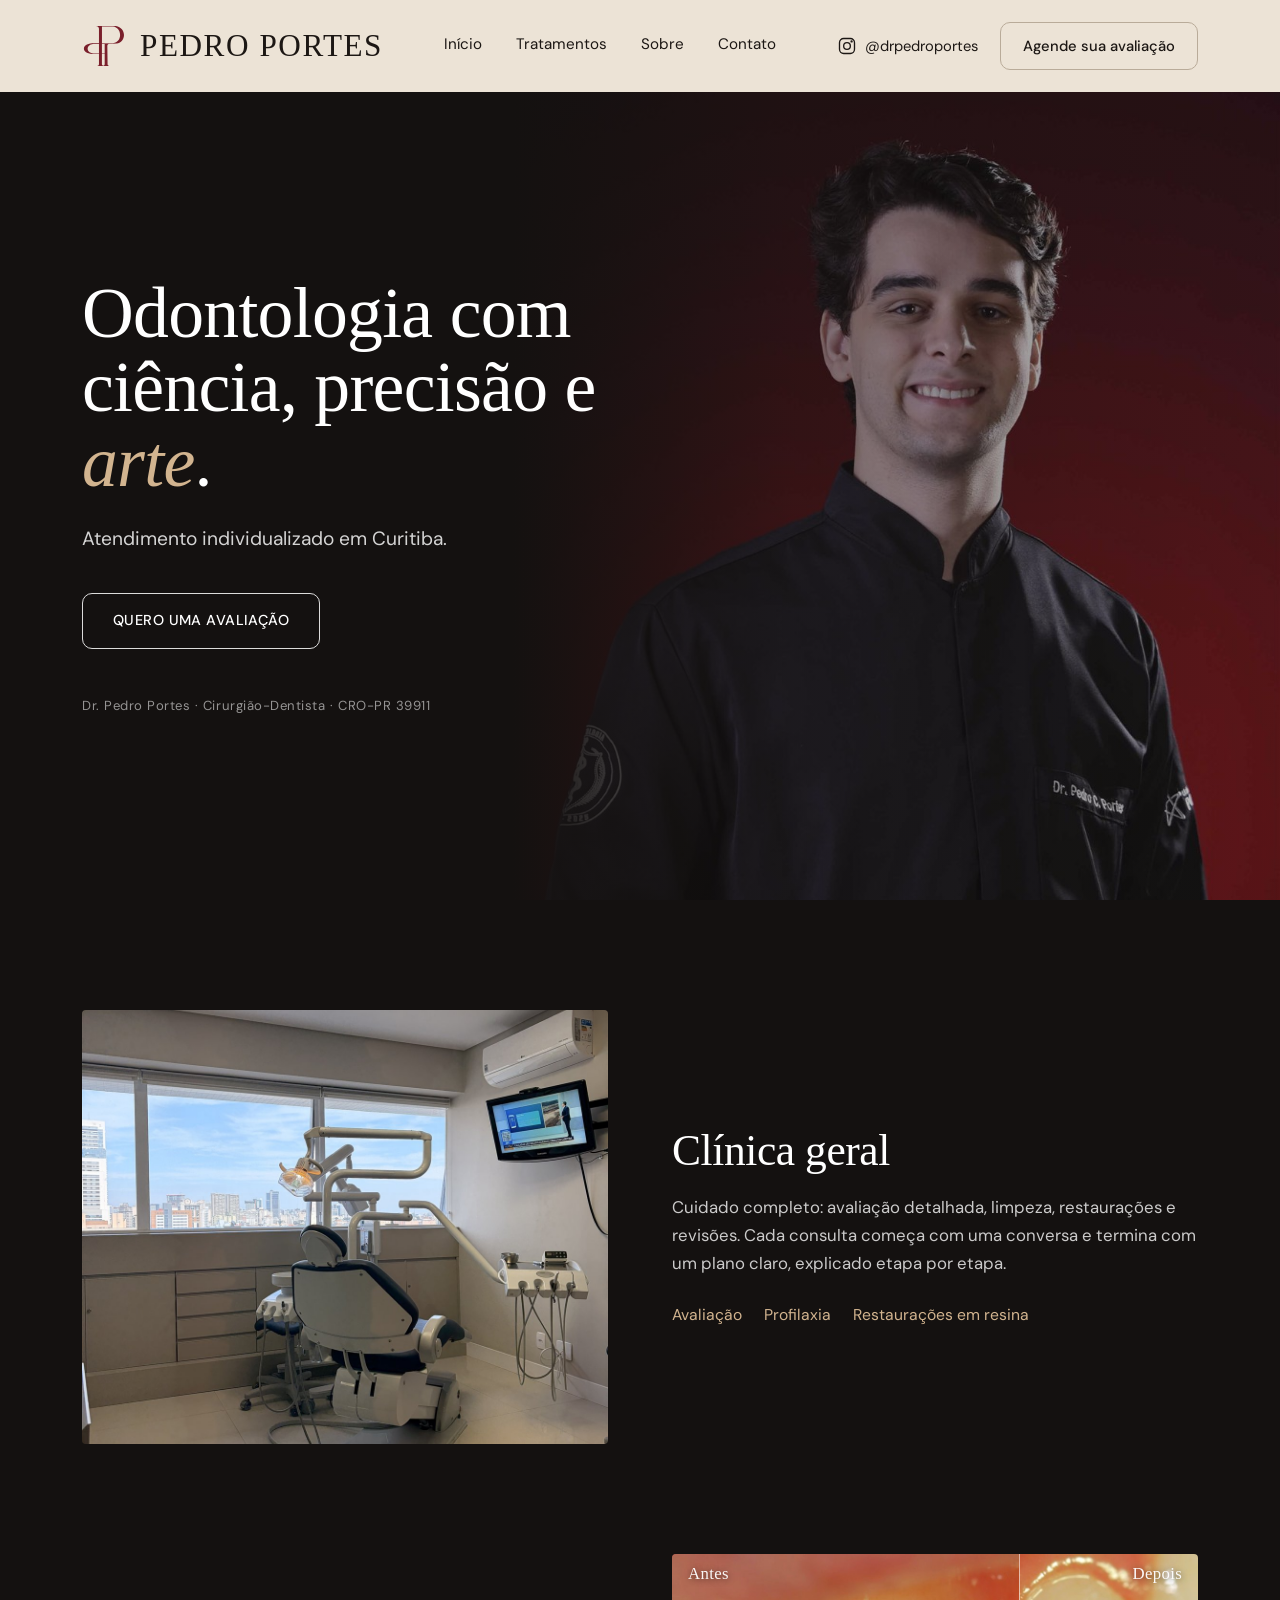
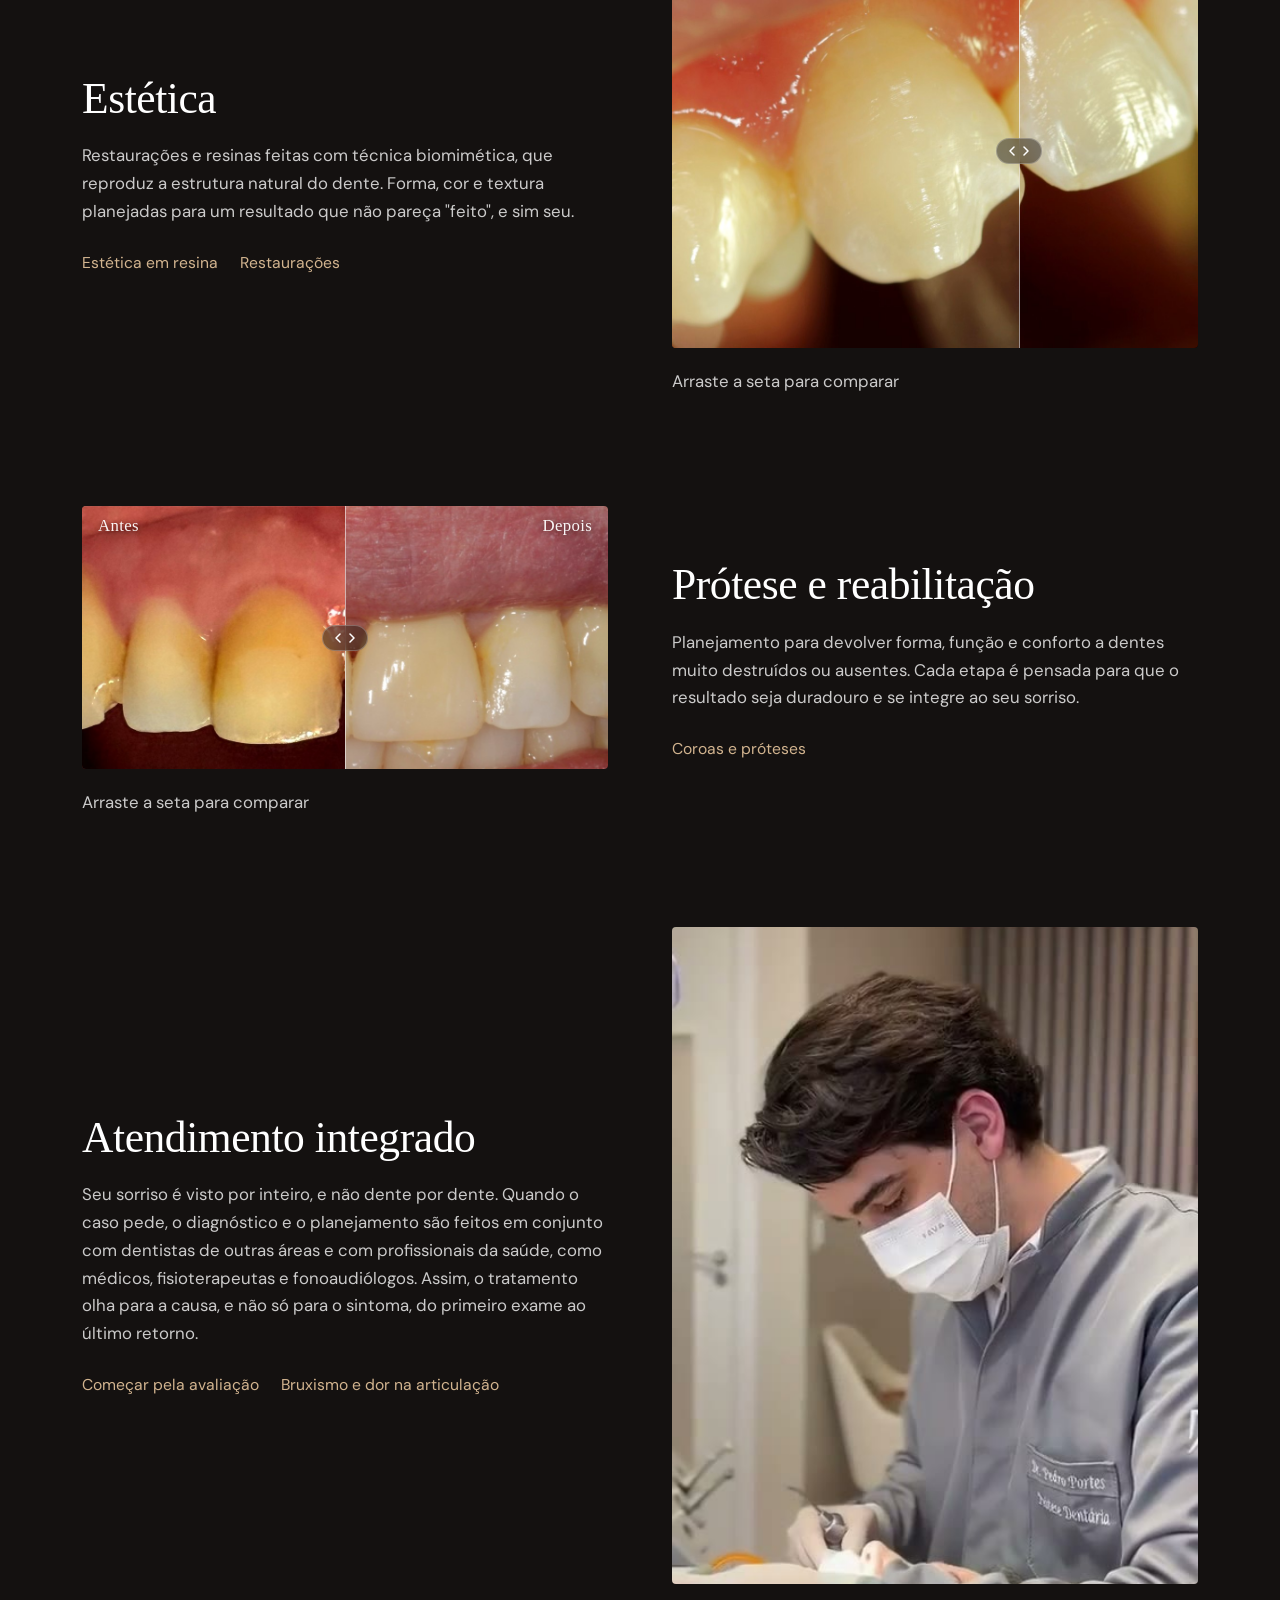
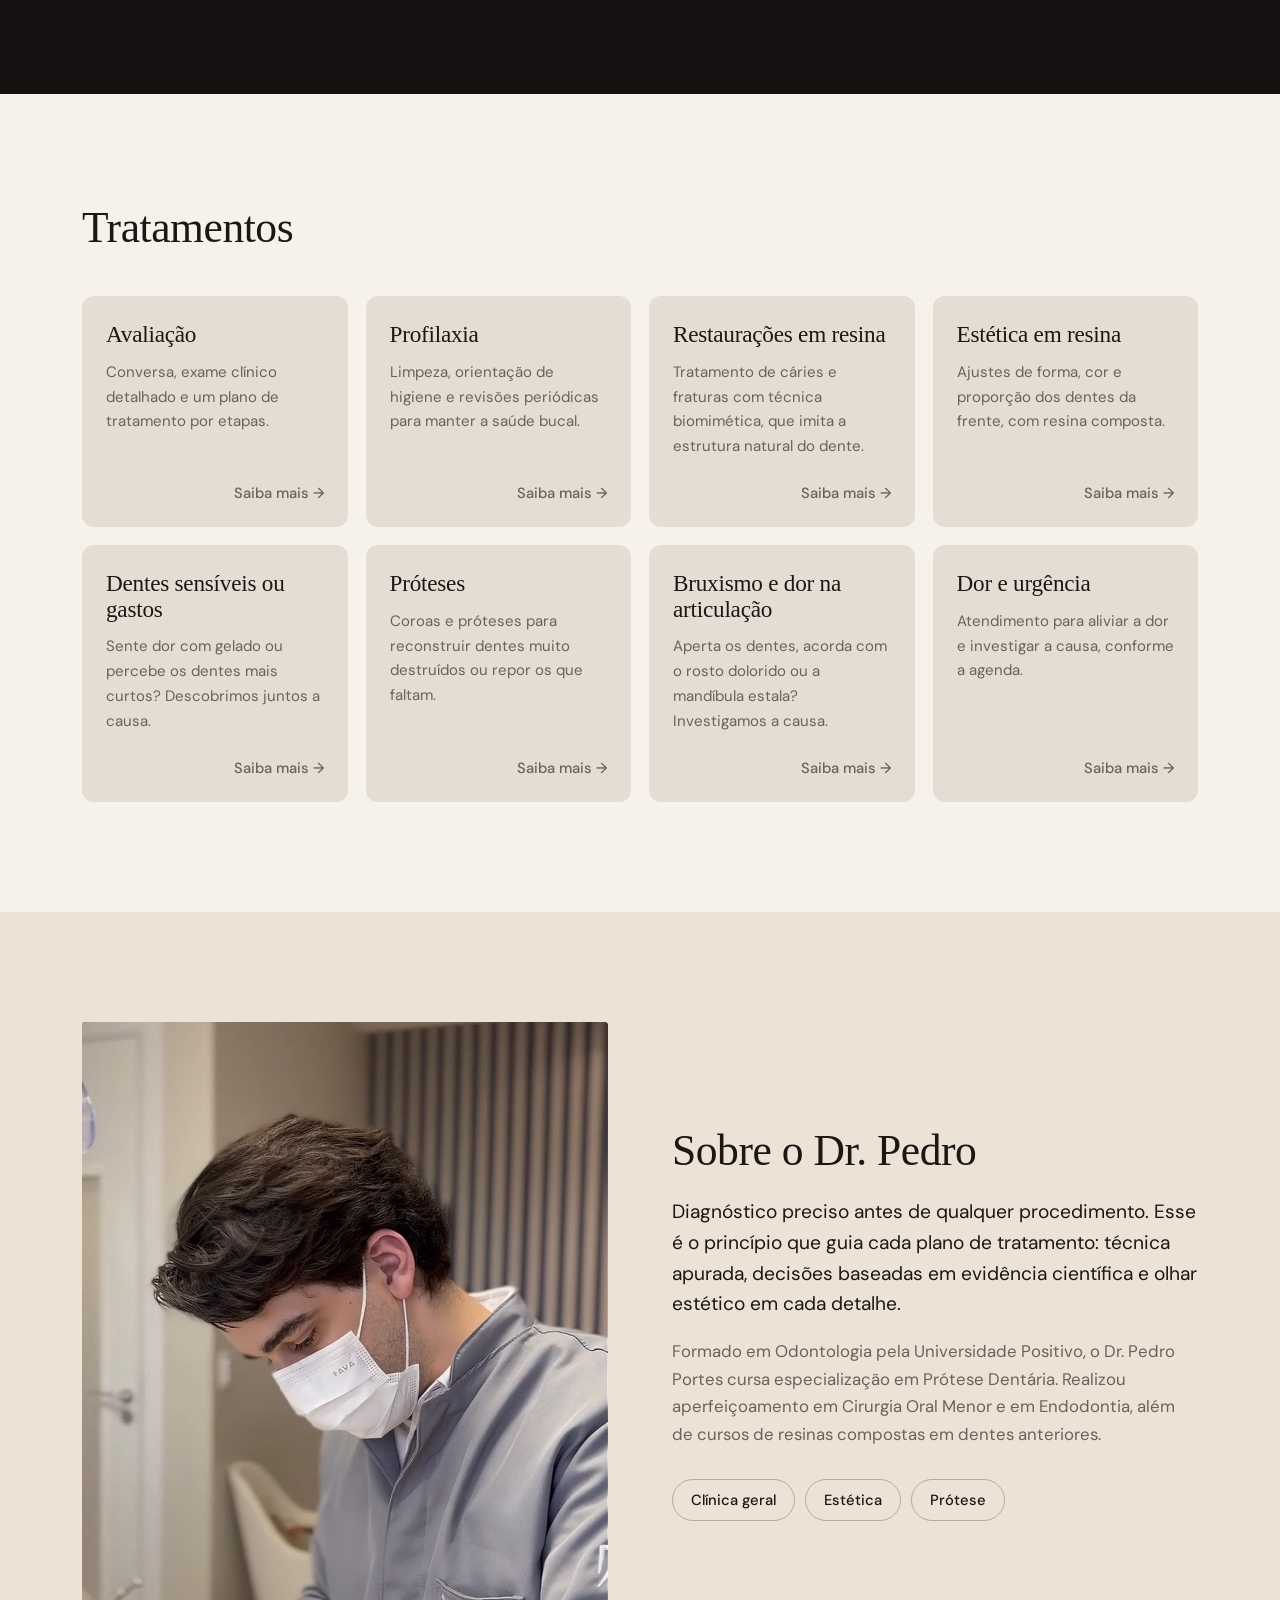
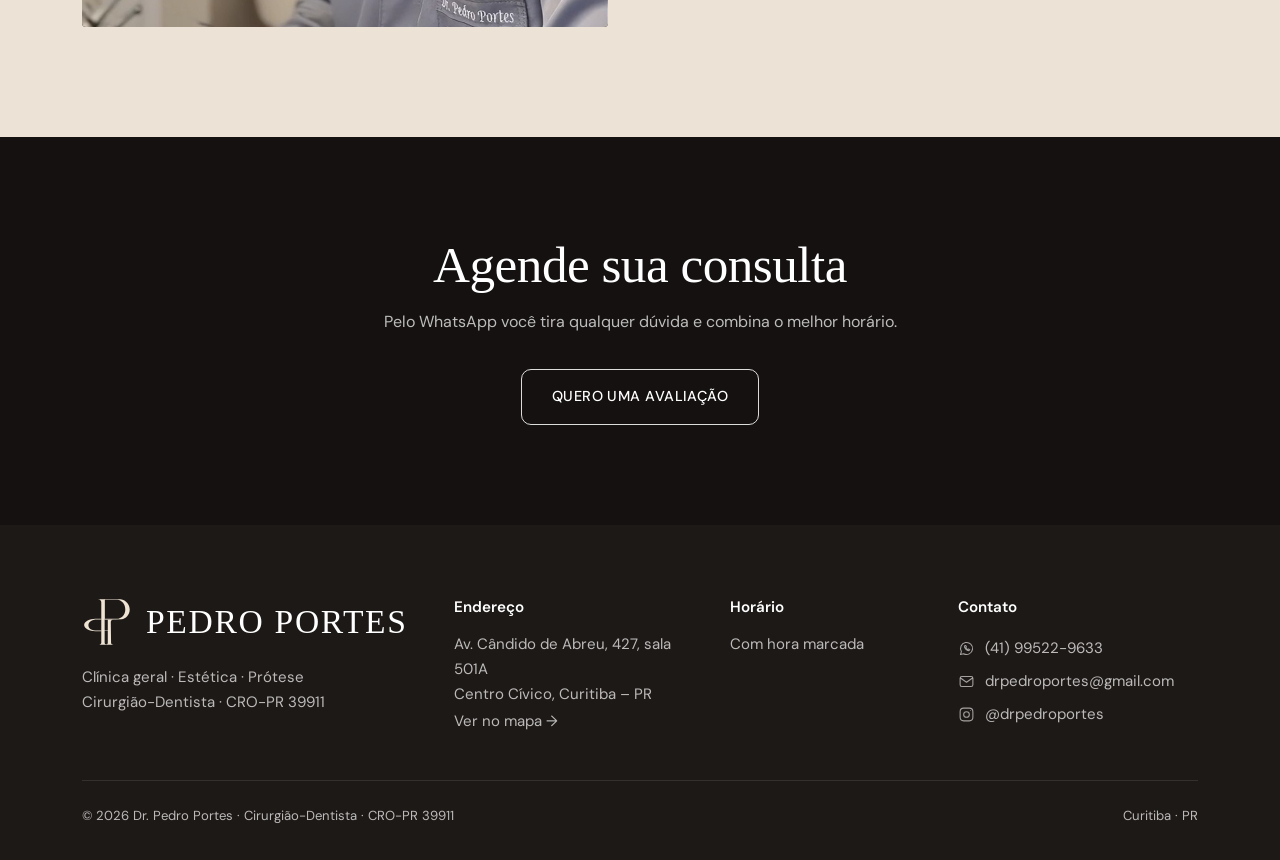
==== index.html @ 141fe3ee "Site do Dr. Pedro Portes, primeira versão no ar Co-Authored-By: Claude Opus 5.5 <noreply@anthropic.c" ====
<!doctype html>
<html lang="pt-BR">
<head>
<meta charset="utf-8">
<meta name="viewport" content="width=device-width, initial-scale=1, viewport-fit=cover">
<title>Dr. Pedro Portes · Cirurgião-Dentista em Curitiba</title>
<meta name="description" content="Dr. Pedro Portes, cirurgião-dentista, CRO-PR 39911. Clínica geral, estética e prótese no Centro Cívico, em Curitiba.">
<meta name="theme-color" content="#ece3d6">
<link rel="icon" href="img/favicon-32.png">
<link rel="preconnect" href="https://fonts.googleapis.com">
<link rel="preconnect" href="https://fonts.gstatic.com" crossorigin>
<link rel="stylesheet" href="https://fonts.googleapis.com/css2?family=DM+Sans:opsz,wght@9..40,400;9..40,500;9..40,600;9..40,700&family=Tinos:ital,wght@0,400;0,700;1,400&display=swap">
<style>
/* Esboço 7 (17/11/2026): vibe do institutokimura.com.br. Títulos na fonte do logo (Times), texto em DM Sans. */
:root {
  --bege: #ece3d6; --bege-2: #f6f1ea; --cinza: #e4ddd3; --escuro: #141110; --escuro-2: #1d1917;
  --texto: #1c1714; --suave: #6b625b; --bordo: #7a1f2b; --bordo-esc: #5e1520; --champ: #d2b48f; --branco: #fff;
  --sans: "DM Sans", system-ui, sans-serif; --serif: "Times New Roman", Times, "Tinos", serif;
}
* { box-sizing: border-box; }
html { scroll-behavior: smooth; scroll-padding-top: 90px; }
body { margin: 0; font: 400 16px/1.65 var(--sans); color: var(--texto); background: var(--bege-2); -webkit-font-smoothing: antialiased; -webkit-user-select: none; user-select: none; -webkit-tap-highlight-color: transparent; -webkit-touch-callout: none; }
/* Sem seleção azul ao tocar ou arrastar; só o número e o e-mail do rodapé continuam copiáveis */
footer .contato-item span { -webkit-user-select: text; user-select: text; }
img, video { -webkit-user-drag: none; }
a { color: inherit; text-decoration: none; }
img { display: block; max-width: 100%; }
h1, h2, h3 { margin: 0; font-family: var(--serif); font-weight: 400; letter-spacing: -0.01em; line-height: 1.1; }
p { margin: 0; }
button { font: inherit; color: inherit; background: none; border: 0; cursor: pointer; padding: 0; text-align: left; }
.wrap { max-width: 1180px; margin: 0 auto; padding: 0 32px; }

/* Topo */
.topo { position: sticky; top: 0; z-index: 50; background: var(--bege); }
.topo .wrap { display: flex; align-items: center; justify-content: space-between; height: 92px; }
.marca { display: flex; align-items: center; gap: 14px; }
.marca img { width: 44px; height: 44px; }
.marca b { font: 400 1.95rem/1 var(--serif); letter-spacing: .05em; text-transform: uppercase; white-space: nowrap; }
.topo nav { display: flex; gap: 34px; font-size: .95rem; }
.topo nav a { padding-bottom: 2px; border-bottom: 1px solid transparent; transition: border-color .2s; }
.topo nav a:hover { border-color: var(--texto); }
.btn-contorno { border: 1px solid #b9ab99; border-radius: 10px; padding: 11px 22px; font-size: .92rem; font-weight: 500; transition: all .25s; }
.btn-contorno:hover { background: var(--bordo); border-color: var(--bordo); color: var(--branco); }
.acoes-topo { display: flex; align-items: center; gap: 22px; }
.insta { display: flex; align-items: center; gap: 8px; font-size: .92rem; transition: color .2s; }
.insta:hover { color: var(--bordo); }

/* Abertura */
.abertura { position: relative; height: min(calc(100vh - 92px), 820px); min-height: 600px; display: flex; align-items: center; overflow: hidden; background: var(--escuro); color: var(--branco); }
.abertura > img { position: absolute; right: 0; top: 0; width: 60%; height: 100%; object-fit: cover; object-position: 50% 15%; }
.abertura::after { content: ""; position: absolute; inset: 0; background: linear-gradient(90deg, var(--escuro) 40%, rgba(20, 17, 16, .55) 62%, rgba(20, 17, 16, .25)); }
.abertura .wrap { position: relative; z-index: 1; width: 100%; padding-top: 80px; padding-bottom: 80px; }
.abertura h1 { font-size: clamp(3rem, 5.6vw, 5.2rem); max-width: 640px; line-height: 1.04; }
.abertura h1 em { color: var(--champ); }
.abertura p { margin: 24px 0 38px; font-size: 1.2rem; color: rgba(255, 255, 255, .82); max-width: 480px; }
.btn-branco { display: inline-block; border: 1px solid rgba(255, 255, 255, .85); border-radius: 10px; padding: 15px 30px; font-weight: 500; letter-spacing: .03em; text-transform: uppercase; font-size: .9rem; transition: all .25s; }
.btn-branco:hover { background: var(--branco); border-color: var(--branco); color: var(--escuro); }
.abertura small { display: block; margin-top: 46px; font-size: .82rem; color: rgba(255, 255, 255, .55); letter-spacing: .04em; }

/* Blocos escuros alternados */
.escuro { background: var(--escuro); color: var(--branco); padding: 110px 0; }
.bloco { display: grid; grid-template-columns: 1fr 1fr; gap: 64px; align-items: center; }
.bloco + .bloco { margin-top: 110px; }
.bloco.inverte .midia { order: 2; }
.midia { aspect-ratio: 4 / 3.3; border-radius: 4px; overflow: hidden; background: linear-gradient(140deg, #2b2320, #171312); position: relative; display: flex; align-items: flex-end; padding: 22px; }
.midia img { position: absolute; inset: 0; width: 100%; height: 100%; object-fit: cover; object-position: 50% 15%; }
.midia img.foto-consultorio { object-position: 50% 52%; }
.midia img.foto-consultorio-2 { object-position: 50% 62%; filter: saturate(.8) contrast(1.04) brightness(.94); }
/* Comparador: arrasta a linha para ver o diagnóstico e a conclusão */
.comparar { position: relative; aspect-ratio: 2 / 1; border-radius: 4px; overflow: hidden; background: #000; user-select: none; touch-action: pan-y; cursor: ew-resize; }
.comparar.mais-alto { aspect-ratio: 4 / 3; }
.comparar img { position: absolute; inset: 0; width: 100%; height: 100%; object-fit: cover; pointer-events: none; }
.comparar .antes { clip-path: inset(0 calc(100% - var(--pos, 50%)) 0 0); }
.comparar .linha { position: absolute; top: 0; bottom: 0; left: var(--pos, 50%); width: 1px; background: rgba(255, 255, 255, .55); pointer-events: none; }
.comparar .puxador { position: absolute; top: 50%; left: 0; width: 46px; height: 26px; transform: translate(-50%, -50%); border-radius: 13px; background: rgba(20, 17, 16, .45); -webkit-backdrop-filter: blur(8px); backdrop-filter: blur(8px); border: 1px solid rgba(255, 255, 255, .25); color: #fff; display: grid; place-items: center; }
.comparar .puxador svg { display: block; width: 22px; height: 10px; }
.comparar .rotulo { position: absolute; top: 12px; font: 400 1.05rem/1 "Times New Roman", Times, "Tinos", serif; letter-spacing: .02em; color: rgba(255, 255, 255, .95); text-shadow: 0 1px 6px rgba(0, 0, 0, .6); pointer-events: none; }
.comparar .rotulo.esq { left: 16px; } .comparar .rotulo.dir { right: 16px; }
.bloco.inverte > .lado-midia { order: 2; }
.midia.video { aspect-ratio: 4 / 5; padding: 0; }
.midia video { position: absolute; inset: 0; width: 100%; height: 100%; object-fit: cover; }
.comparar input { position: absolute; inset: 0; width: 100%; height: 100%; opacity: 0; cursor: ew-resize; margin: 0; }
.legenda { margin-top: 8px; font-size: .74rem; color: rgba(255, 255, 255, .8); }
.midia .reserva { position: relative; font-size: .8rem; color: rgba(255, 255, 255, .45); border: 1px dashed rgba(255, 255, 255, .2); padding: 8px 12px; border-radius: 6px; }
.bloco h2 { font-size: clamp(2.2rem, 3.4vw, 3rem); }
.bloco p { margin-top: 20px; color: rgba(255, 255, 255, .78); font-size: 1.05rem; }
.etiquetas { display: flex; flex-wrap: wrap; gap: 8px 22px; margin-top: 24px; }
.etiquetas a { color: var(--champ); font-size: .98rem; }
.etiquetas a:hover { text-decoration: underline; }

/* Tratamentos */
.claro { padding: 110px 0; }
.claro > .wrap > h2 { font-size: clamp(2.2rem, 3.4vw, 3rem); margin-bottom: 44px; }
.cards { display: grid; grid-template-columns: repeat(4, 1fr); gap: 18px; }
.card { background: var(--cinza); border-radius: 12px; padding: 26px 24px 22px; display: flex; flex-direction: column; transition: transform .3s, box-shadow .3s, background .3s; }
.card:hover { transform: translateY(-4px); box-shadow: 0 18px 36px -24px rgba(28, 23, 20, .45); background: var(--branco); }
.card h3 { font-size: 1.45rem; }
.card p { margin: 12px 0 22px; font-size: .94rem; color: var(--suave); flex: 1; }
.card span { align-self: flex-end; font-size: .92rem; font-weight: 500; color: var(--suave); }
.card:hover span { color: var(--bordo); }
/* modo aberto: fica só o card escolhido e um painel grande ao lado */
.tratamentos-area { display: grid; grid-template-columns: 1fr; gap: 18px; overflow-anchor: none; }
.tratamentos-area.aberto { grid-template-columns: 300px 1fr; align-items: start; }
.tratamentos-area.aberto .cards { grid-template-columns: 1fr; }
.tratamentos-area.aberto .card { display: none; }
.tratamentos-area.aberto .card.ativo { display: flex; background: var(--branco); transform: none; box-shadow: 0 18px 36px -26px rgba(28, 23, 20, .4); }
.tratamentos-area.aberto .card.ativo span.saiba { display: none; }
.card .voltar-card { display: none; }
.tratamentos-area.aberto .card.ativo .voltar-card { display: inline-block; align-self: flex-start; margin-top: 4px; font: 500 .9rem/1.4 var(--sans); color: var(--bordo); }
.tratamentos-area.aberto .card.ativo:hover .voltar-card { text-decoration: underline; }
.detalhe { display: none; background: var(--branco); border-radius: 12px; padding: 40px 44px; box-shadow: 0 18px 36px -26px rgba(28, 23, 20, .4); animation: entra .35s ease; }
.tratamentos-area.aberto .detalhe { display: block; }
@keyframes entra { from { opacity: 0; transform: translateY(10px); } to { opacity: 1; transform: none; } }
.detalhe h3 { font-size: 2.3rem; }
.detalhe .intro { margin-top: 14px; color: var(--suave); font-size: 1.05rem; max-width: 620px; }
.detalhe ol { list-style: none; counter-reset: passo; margin: 30px 0 0; padding: 0; border-top: 1px solid var(--cinza); }
.detalhe li { counter-increment: passo; display: grid; grid-template-columns: 54px 1fr; gap: 10px; padding: 18px 0; border-bottom: 1px solid var(--cinza); }
.detalhe li::before { content: counter(passo, decimal-leading-zero); font: italic 400 1.4rem/1.2 var(--serif); color: var(--bordo); }
.detalhe li b { display: block; font-weight: 600; margin-bottom: 2px; }
.detalhe li span { color: var(--suave); font-size: .96rem; }
.detalhe .acoes { display: flex; flex-wrap: wrap; gap: 14px 24px; align-items: center; margin-top: 30px; }
.btn-escuro { display: inline-block; background: var(--escuro); color: var(--branco); border-radius: 10px; padding: 15px 28px; font-weight: 500; font-size: .9rem; letter-spacing: .03em; text-transform: uppercase; transition: background .25s; }
.btn-escuro:hover { background: var(--bordo); }
.voltar { font-weight: 500; color: var(--suave); border-bottom: 1px solid currentColor; padding-bottom: 2px; }
.voltar:hover { color: var(--bordo); }

/* Sobre */
.sobre { background: var(--bege); padding: 110px 0; }
.sobre .bloco p { color: var(--suave); font-size: 1.05rem; }
.sobre .bloco p.lead { color: var(--texto); font-size: 1.2rem; line-height: 1.6; }
.sobre .midia { aspect-ratio: 4 / 4.6; background: var(--escuro); }
.atuacao { display: flex; flex-wrap: wrap; gap: 10px; margin-top: 30px; }
.atuacao span { border: 1px solid #b9ab99; border-radius: 999px; padding: 8px 18px; font-size: .92rem; font-weight: 500; transition: background .25s, border-color .25s, color .25s; }
.atuacao span:hover { background: var(--bordo); border-color: var(--bordo); color: var(--branco); }

/* Chamada */
.chamada { background: var(--escuro); color: var(--branco); text-align: center; padding: 100px 0; }
.chamada h2 { font-size: clamp(2.4rem, 4vw, 3.4rem); }
.chamada p { margin: 16px auto 34px; color: rgba(255, 255, 255, .72); max-width: 520px; }

/* Rodapé */
footer { background: var(--escuro-2); color: rgba(255, 255, 255, .7); padding: 70px 0 34px; font-size: .94rem; }
footer .l1 { display: grid; grid-template-columns: 1.4fr 1fr .8fr 1fr; gap: 36px; padding-bottom: 44px; border-bottom: 1px solid rgba(255, 255, 255, .1); }
footer .marca { color: var(--branco); margin-bottom: 16px; }
footer .marca img { width: 50px; height: 50px; }
footer .marca b { font-size: 2.1rem; }
footer h4 { margin: 0 0 12px; color: var(--branco); font-size: .95rem; font-weight: 600; }
footer .l1 a { display: block; padding: 2px 0; }
footer .l1 a.marca { display: flex; }
footer .l1 a:hover { color: var(--branco); }
footer .l1 a.contato-item { display: flex; align-items: center; gap: 10px; padding: 4px 0; }
.contato-item svg { width: 17px; height: 17px; flex: none; fill: none; stroke: currentColor; stroke-width: 1.5; stroke-linecap: round; stroke-linejoin: round; opacity: .85; }
footer .l2 { padding-top: 24px; font-size: .82rem; display: flex; justify-content: space-between; flex-wrap: wrap; gap: 10px; }

.barra { display: none; }
@media (max-width: 900px) {
  .wrap { padding: 0 20px; }
  .topo .wrap { height: 72px; }
  .topo nav, .topo .btn-contorno { display: none; }
  .insta span { display: none; }
  .insta svg { width: 24px; height: 24px; }
  .marca img { width: 36px; height: 36px; }
  .marca b { font-size: 1.55rem; }
  .abertura { height: auto; min-height: 0; flex-direction: column; align-items: stretch; }
  .abertura > img { position: relative; width: 100%; height: 420px; }
  .abertura::after { background: linear-gradient(180deg, transparent 180px, var(--escuro) 420px); }
  .abertura .wrap { margin-top: -90px; padding-top: 0; padding-bottom: 64px; }
  .abertura h1 { font-size: 2.9rem; }
  .abertura p { font-size: 1.05rem; }
  .escuro, .claro, .sobre { padding: 76px 0; }
  .bloco { grid-template-columns: 1fr; gap: 28px; }
  .bloco.inverte .midia, .bloco.inverte > .lado-midia { order: 0; }
  .bloco + .bloco { margin-top: 72px; }
  .cards { grid-template-columns: 1fr 1fr; gap: 12px; }
  .card { padding: 20px 18px; }
  .tratamentos-area.aberto { grid-template-columns: 240px 1fr; }
  .detalhe { padding: 28px 22px; }
  .detalhe h3 { font-size: 1.9rem; }
  footer .l1 { grid-template-columns: 1fr 1fr; }
  footer { padding-bottom: 100px; }
  .barra { display: flex; position: fixed; left: 0; right: 0; bottom: 0; z-index: 60; background: var(--bege); border-top: 1px solid #d6cab9; padding: 10px 12px calc(10px + env(safe-area-inset-bottom, 0px)); gap: 10px; }
  .barra a { flex: 1; text-align: center; padding: 14px 8px; border-radius: 10px; font-weight: 500; font-size: .95rem; border: 1px solid #b9ab99; }
  .barra a.cheio { flex: 2; background: var(--bordo); color: var(--branco); border-color: var(--bordo); }
}
@media (max-width: 640px) { .tratamentos-area.aberto { grid-template-columns: 1fr; } }
@media (max-width: 520px) { .cards { grid-template-columns: 1fr; } footer .l1 { grid-template-columns: 1fr; } }
</style>
</head>
<body>

<header class="topo">
  <div class="wrap">
    <a class="marca" href="#inicio"><img src="img/logo-pp.svg" alt=""><b>Pedro Portes</b></a>
    <nav aria-label="Seções">
      <a href="#inicio">Início</a>
      <a href="#tratamentos">Tratamentos</a>
      <a href="#sobre">Sobre</a>
      <a href="#contato">Contato</a>
    </nav>
    <div class="acoes-topo">
      <a class="insta" href="https://www.instagram.com/drpedroportes/" target="_blank" rel="noopener" aria-label="Instagram do Dr. Pedro (@drpedroportes)"><svg width="20" height="20" viewBox="0 0 24 24" fill="none" stroke="currentColor" stroke-width="1.6" stroke-linecap="round" stroke-linejoin="round" aria-hidden="true"><rect x="3" y="3" width="18" height="18" rx="5"/><circle cx="12" cy="12" r="4"/><circle cx="17.5" cy="6.5" r=".6" fill="currentColor"/></svg><span>@drpedroportes</span></a>
      <a class="btn-contorno wpp" href="#" data-msg="Olá, Dr. Pedro! Vim pelo site e gostaria de agendar uma avaliação.">Agende sua avaliação</a>
    </div>
  </div>
</header>

<main id="inicio">
  <section class="abertura">
    <img src="img/pedro.jpg" alt="Dr. Pedro Portes, cirurgião-dentista" width="1000" height="1223">
    <div class="wrap">
      <h1>Odontologia com ciência, precisão e <em>arte</em>.</h1>
      <p>Atendimento individualizado em Curitiba.</p>
      <a class="btn-branco wpp" href="#" data-msg="Olá, Dr. Pedro! Vim pelo site e gostaria de agendar uma avaliação.">Quero uma avaliação</a>
      <small>Dr. Pedro Portes · Cirurgião-Dentista · CRO-PR 39911</small>
    </div>
  </section>

  <section class="escuro">
    <div class="wrap">
      <div class="bloco">
        <div class="midia"><img class="foto-consultorio" src="img/consultorio.jpg" alt="Consultório odontológico com vista para a cidade" loading="lazy"></div>
        <div>
          <h2>Clínica geral</h2>
          <p>Cuidado completo: avaliação detalhada, limpeza, restaurações e revisões. Cada consulta começa com uma conversa e termina com um plano claro, explicado etapa por etapa.</p>
          <div class="etiquetas"><a href="#tratamentos" data-abre="avaliacao">Avaliação</a><a href="#tratamentos" data-abre="profilaxia">Profilaxia</a><a href="#tratamentos" data-abre="resina">Restaurações em resina</a></div>
        </div>
      </div>
      <div class="bloco inverte">
        <div class="lado-midia">
          <div class="comparar mais-alto" style="--pos:66%">
            <img src="img/estetica-2.jpg" alt="Depois do tratamento" loading="lazy">
            <img class="antes" src="img/estetica-1.jpg" alt="Antes do tratamento" loading="lazy">
            <span class="linha"><span class="puxador"><svg viewBox="0 0 22 10" fill="none" stroke="currentColor" stroke-width="1.5" stroke-linecap="round" stroke-linejoin="round"><path d="M6 1 2 5l4 4M16 1l4 4-4 4"/></svg></span></span>
            <span class="rotulo esq">Antes</span><span class="rotulo dir">Depois</span>
            <input type="range" min="0" max="100" value="66" aria-label="Arraste para comparar antes e depois">
          </div>
          <p class="legenda">Arraste a seta para comparar</p>
        </div>
        <div>
          <h2>Estética</h2>
          <p>Restaurações e resinas feitas com técnica biomimética, que reproduz a estrutura natural do dente. Forma, cor e textura planejadas para um resultado que não pareça "feito", e sim seu.</p>
          <div class="etiquetas"><a href="#tratamentos" data-abre="estetica">Estética em resina</a><a href="#tratamentos" data-abre="resina">Restaurações</a></div>
        </div>
      </div>
      <div class="bloco">
        <div>
          <div class="comparar" style="--pos:50%">
            <img src="img/protese-2.jpg" alt="Depois do tratamento" loading="lazy">
            <img class="antes" src="img/protese-1.jpg" alt="Antes do tratamento" loading="lazy">
            <span class="linha"><span class="puxador"><svg viewBox="0 0 22 10" fill="none" stroke="currentColor" stroke-width="1.5" stroke-linecap="round" stroke-linejoin="round"><path d="M6 1 2 5l4 4M16 1l4 4-4 4"/></svg></span></span>
            <span class="rotulo esq">Antes</span><span class="rotulo dir">Depois</span>
            <input type="range" min="0" max="100" value="50" aria-label="Arraste para comparar antes e depois">
          </div>
          <p class="legenda">Arraste a seta para comparar</p>
        </div>
        <div>
          <h2>Prótese e reabilitação</h2>
          <p>Planejamento para devolver forma, função e conforto a dentes muito destruídos ou ausentes. Cada etapa é pensada para que o resultado seja duradouro e se integre ao seu sorriso.</p>
          <div class="etiquetas"><a href="#tratamentos" data-abre="protese">Coroas e próteses</a></div>
        </div>
      </div>
      <div class="bloco inverte">
        <div class="midia video"><video src="img/atendimento.mp4" poster="img/atendimento-capa.jpg" autoplay muted loop playsinline preload="metadata" disablepictureinpicture aria-label="Dr. Pedro em atendimento"></video></div>
        <div>
          <h2>Atendimento integrado</h2>
          <p>Seu sorriso é visto por inteiro, e não dente por dente. Quando o caso pede, o diagnóstico e o planejamento são feitos em conjunto com dentistas de outras áreas e com profissionais da saúde, como médicos, fisioterapeutas e fonoaudiólogos. Assim, o tratamento olha para a causa, e não só para o sintoma, do primeiro exame ao último retorno.</p>
          <div class="etiquetas"><a href="#tratamentos" data-abre="avaliacao">Começar pela avaliação</a><a href="#tratamentos" data-abre="bruxismo">Bruxismo e dor na articulação</a></div>
        </div>
      </div>
    </div>
  </section>

  <section class="claro" id="tratamentos">
    <div class="wrap">
      <h2>Tratamentos</h2>
      <div class="tratamentos-area" id="area">
        <div class="cards" id="cards"></div>
        <div class="detalhe" id="detalhe" aria-live="polite"></div>
      </div>
    </div>
  </section>

  <section class="sobre" id="sobre">
    <div class="wrap">
      <div class="bloco">
        <div class="midia"><img src="img/pedro-sobre.jpg" alt="Dr. Pedro Portes em atendimento" width="1000" height="1150" style="object-position:50% 50%"></div>
        <div>
          <h2>Sobre o Dr. Pedro</h2>
          <p class="lead" style="margin-top:22px">Diagnóstico preciso antes de qualquer procedimento. Esse é o princípio que guia cada plano de tratamento: técnica apurada, decisões baseadas em evidência científica e olhar estético em cada detalhe.</p>
          <p style="margin-top:18px">Formado em Odontologia pela Universidade Positivo, o Dr. Pedro Portes cursa especialização em Prótese Dentária. Realizou aperfeiçoamento em Cirurgia Oral Menor e em Endodontia, além de cursos de resinas compostas em dentes anteriores.</p>
          <div class="atuacao"><span>Clínica geral</span><span>Estética</span><span>Prótese</span></div>
        </div>
      </div>
    </div>
  </section>

  <section class="chamada">
    <div class="wrap">
      <h2>Agende sua consulta</h2>
      <p>Pelo WhatsApp você tira qualquer dúvida e combina o melhor horário.</p>
      <a class="btn-branco wpp" href="#" data-msg="Olá, Dr. Pedro! Vim pelo site e gostaria de agendar uma avaliação.">Quero uma avaliação</a>
    </div>
  </section>
</main>

<footer id="contato">
  <div class="wrap">
    <div class="l1">
      <div><a class="marca" href="#inicio"><img src="img/logo-pp-creme.svg" alt=""><b>Pedro Portes</b></a><p>Clínica geral · Estética · Prótese<br>Cirurgião-Dentista · CRO-PR 39911</p></div>
      <div><h4>Endereço</h4><p>Av. Cândido de Abreu, 427, sala 501A<br>Centro Cívico, Curitiba – PR</p><a href="https://www.google.com/maps/search/?api=1&query=Av.+C%C3%A2ndido+de+Abreu%2C+427+-+Centro+C%C3%ADvico%2C+Curitiba+-+PR" target="_blank" rel="noopener">Ver no mapa →</a></div>
      <div><h4>Horário</h4><p>Com hora marcada</p></div>
      <div><h4>Contato</h4><a class="contato-item wpp" href="#" data-msg="Olá, Dr. Pedro! Vim pelo site." aria-label="WhatsApp (41) 99522-9633"><svg viewBox="0 0 24 24" aria-hidden="true"><path d="M3.5 20.5l1.3-4.2A8.5 8.5 0 1 1 8 19.4z"/><path d="M9 8.6c0 3.3 3 6.4 6.4 6.4l1.2-1.4-1.9-1-1 .9c-1.1-.4-2.3-1.6-2.7-2.7l.9-1-1-1.9z"/></svg><span class="tel-texto">(41) 99522-9633</span></a><a class="contato-item" href="mailto:drpedroportes@gmail.com"><svg viewBox="0 0 24 24" aria-hidden="true"><rect x="3" y="5" width="18" height="14" rx="2.5"/><path d="M3.5 7l8.5 6 8.5-6"/></svg><span>drpedroportes@gmail.com</span></a><a class="contato-item" href="https://www.instagram.com/drpedroportes/" target="_blank" rel="noopener"><svg viewBox="0 0 24 24" aria-hidden="true"><rect x="3" y="3" width="18" height="18" rx="5"/><circle cx="12" cy="12" r="4"/><circle cx="17.5" cy="6.5" r=".7" fill="currentColor" stroke="none"/></svg><span>@drpedroportes</span></a></div>
    </div>
    <div class="l2"><span>© 2026 Dr. Pedro Portes · Cirurgião-Dentista · CRO-PR 39911</span><span>Curitiba · PR</span></div>
  </div>
</footer>

<div class="barra">
  <a class="tel" href="#">Ligar</a>
  <a class="cheio wpp" href="#" data-msg="Olá, Dr. Pedro! Vim pelo site e gostaria de agendar uma avaliação.">Agendar avaliação</a>
</div>

<script>
// ⚠️ NÚMERO DO WHATSAPP BUSINESS: trocar aqui (só números, com 55 + DDD). Todos os botões do site usam este número.
var WHATS = '5541995229633'; // WhatsApp Business do consultório (passado pelo Pedro em 17/11/2026)
var TEL_TEXTO = '(41) 99522-9633';

function linkWhats(msg) { return 'https://wa.me/' + WHATS + '?text=' + encodeURIComponent(msg); }
document.querySelectorAll('.wpp').forEach(function (a) { a.href = linkWhats(a.dataset.msg || 'Olá, Dr. Pedro!'); a.target = '_blank'; a.rel = 'noopener'; });
document.querySelectorAll('.tel').forEach(function (a) { a.href = 'tel:+' + WHATS; });
document.querySelectorAll('.tel-texto').forEach(function (a) { a.textContent = TEL_TEXTO; });

// Comparador: o controle invisível move a linha
document.querySelectorAll('.comparar').forEach(function (box) {
  var r = box.querySelector('input');
  r.addEventListener('input', function () { box.style.setProperty('--pos', r.value + '%'); });
});

// Tratamentos: card resumido + painel grande ao clicar em "Saiba mais"
var TRAT = [
  { id: 'avaliacao', t: 'Avaliação', r: 'Conversa, exame clínico detalhado e um plano de tratamento por etapas.',
    i: 'A avaliação é o ponto de partida de qualquer tratamento. É nela que entendo o que você sente, examino com calma e defino, junto com você, o melhor caminho.',
    p: [['Anamnese', 'Uma conversa detalhada sobre suas queixas, seu histórico de saúde e seus hábitos. É ela que ajuda a investigar a causa, e não só o sintoma.'], ['Exame clínico', 'Dentes, gengiva, mordida e articulação, avaliados em detalhe. Fotos e exames de imagem, quando necessários.'], ['Diagnóstico', 'Explico o que encontrei, com clareza e sem termos difíceis.'], ['Plano por etapas', 'As opções de tratamento, a ordem de cada etapa e os prazos, para você decidir com tranquilidade.']] },
  { id: 'profilaxia', t: 'Profilaxia', r: 'Limpeza, orientação de higiene e revisões periódicas para manter a saúde bucal.',
    i: 'A limpeza profissional remove a placa e o tártaro que a escovação não alcança, e é a base para que qualquer tratamento dure.',
    p: [['Avaliação da gengiva', 'Verificação de sangramento, tártaro e pontos de atenção.'], ['Limpeza', 'Remoção de placa e tártaro e polimento dos dentes.'], ['Orientação', 'Escovação, fio dental e cuidados certos para o seu caso.'], ['Revisões', 'Retornos periódicos para manter a saúde bucal em dia.']] },
  { id: 'resina', t: 'Restaurações em resina', r: 'Tratamento de cáries e fraturas com técnica biomimética, que imita a estrutura natural do dente.',
    i: 'A odontologia biomimética busca reproduzir o comportamento do dente natural, preservando o máximo de estrutura sadia. O resultado é uma restauração resistente e com aparência natural.',
    p: [['Diagnóstico', 'Identificação da cárie, fratura ou restauração antiga a ser trocada.'], ['Preservação', 'Remoção apenas do necessário, mantendo o máximo do seu dente.'], ['Reconstrução em camadas', 'A resina é aplicada em camadas, reproduzindo a cor e a translucidez do dente.'], ['Acabamento', 'Ajuste da mordida e polimento, para conforto e brilho natural.']] },
  { id: 'estetica', t: 'Estética em resina', r: 'Ajustes de forma, cor e proporção dos dentes da frente, com resina composta.',
    i: 'Pequenas mudanças de forma e cor podem harmonizar o sorriso. O planejamento estético considera o seu rosto, os seus lábios e o seu jeito de sorrir.',
    p: [['Avaliação estética', 'Análise do sorriso, com fotos, para entender o que pode ser melhorado.'], ['Planejamento', 'Definição de forma, cor e proporção junto com você.'], ['Execução', 'Aplicação da resina em camadas, com técnica de estratificação.'], ['Acompanhamento', 'Revisões e polimento para manter o resultado.']] },
  { id: 'sensibilidade', t: 'Dentes sensíveis ou gastos', r: 'Sente dor com gelado ou percebe os dentes mais curtos? Descobrimos juntos a causa.',
    i: 'Sensibilidade e desgaste costumam ter uma causa por trás, como alimentos ácidos, refluxo, escovação com força ou o hábito de apertar os dentes. Tratar só o sintoma não resolve: é preciso encontrar a origem.',
    p: [['Conversa', 'Entender seus hábitos, alimentação e quando a sensibilidade aparece.'], ['Exame', 'Avaliação do desgaste e das áreas sensíveis.'], ['Proteção', 'Tratamento para reduzir a sensibilidade e proteger os dentes.'], ['Acompanhamento', 'Revisões para garantir que o desgaste não avance.']] },
  { id: 'protese', t: 'Próteses', r: 'Coroas e próteses para reconstruir dentes muito destruídos ou repor os que faltam.',
    i: 'Quando o dente perdeu muita estrutura, a coroa protege o que restou e devolve forma e função. Quando o dente já não está lá, a prótese devolve a mastigação, a fala e a confiança para sorrir. Cada caso tem sua indicação, definida depois de uma avaliação cuidadosa.',
    p: [['Avaliação', 'Exame clínico e, quando necessário, exames de imagem.'], ['Planejamento', 'Escolha do tipo de coroa ou prótese mais indicado para o seu caso.'], ['Confecção', 'Preparo, moldagem e provas, com um provisório enquanto a peça definitiva é feita.'], ['Instalação e ajustes', 'Ajustes finos da mordida e retornos para o seu conforto.']] },
  { id: 'bruxismo', t: 'Bruxismo e dor na articulação', r: 'Aperta os dentes, acorda com o rosto dolorido ou a mandíbula estala? Investigamos a causa.',
    i: 'Ranger ou apertar os dentes, dor na mandíbula, estalos e dor de cabeça ao acordar raramente têm uma causa só: estresse, sono, postura e mordida podem estar envolvidos. Por isso o cuidado não para no alívio do sintoma. Ele busca entender o que está por trás e, quando o caso pede, conta com outros profissionais, como médicos, fisioterapeutas e psicólogos.',
    p: [['Anamnese detalhada', 'Uma conversa aprofundada sobre sua rotina, seu sono, seu estresse e o momento em que a dor aparece. É ela que aponta as causas.'], ['Exame', 'Avaliação dos músculos da face, da articulação, da mordida e do desgaste dos dentes.'], ['Alívio dos sintomas', 'Medidas para reduzir a dor e proteger os dentes, como a placa, quando indicada.'], ['Cuidado com a causa', 'Acompanhamento ao longo do tempo e, quando necessário, trabalho em conjunto com outros profissionais da saúde.']] },
  { id: 'urgencia', t: 'Dor e urgência', r: 'Atendimento para aliviar a dor e investigar a causa, conforme a agenda.',
    i: 'Dor de dente não precisa esperar. O primeiro objetivo é aliviar o desconforto; depois, entender a causa e planejar o tratamento definitivo.',
    p: [['Contato', 'Você chama pelo WhatsApp e combinamos o horário mais próximo possível.'], ['Alívio', 'Atendimento para controlar a dor.'], ['Diagnóstico', 'Investigação da causa do problema.'], ['Plano', 'Orientação sobre o tratamento definitivo.']] }
];
var cards = document.getElementById('cards'), area = document.getElementById('area'), det = document.getElementById('detalhe');
cards.innerHTML = TRAT.map(function (x) {
  return '<button class="card" data-id="' + x.id + '"><h3>' + x.t + '</h3><p>' + x.r + '</p><span class="saiba">Saiba mais →</span><span class="voltar-card">← Voltar</span></button>';
}).join('');
// A tela fica parada onde a pessoa clicou: guardamos a posição antes de trocar o conteúdo e voltamos a ela depois.
function semPular(fn) { var y = window.scrollY; fn(); window.scrollTo(0, y); }
function abrir(id, rolar) {
  var x = TRAT.filter(function (y) { return y.id === id; })[0]; if (!x) return;
  cards.querySelectorAll('.card').forEach(function (c) { c.classList.toggle('ativo', c.dataset.id === id); });
  det.innerHTML = '<h3>' + x.t + '</h3><p class="intro">' + x.i + '</p><ol>' +
    x.p.map(function (s) { return '<li><div><b>' + s[0] + '</b><span>' + s[1] + '</span></div></li>'; }).join('') +
    '</ol><div class="acoes"><a class="btn-escuro" target="_blank" rel="noopener" href="' + linkWhats('Olá, Dr. Pedro! Vim pelo site e gostaria de saber mais sobre: ' + x.t + '.') + '">Agendar avaliação</a><button class="voltar" id="voltar">← Ver todos os tratamentos</button></div>';
  area.classList.add('aberto');
  document.getElementById('voltar').onclick = function () { fechar(); irParaTodos(); };
  // só rola quando o clique veio de fora (links dos blocos escuros lá em cima)
  if (rolar) document.getElementById('tratamentos').scrollIntoView({ behavior: 'smooth' });
}
function fechar() { area.classList.remove('aberto'); cards.querySelectorAll('.card').forEach(function (c) { c.classList.remove('ativo'); }); }
// Ao voltar, a primeira fileira de cards encosta logo abaixo da barra do topo, para aparecerem todos os cards (como no print do Pedro).
function irParaTodos() {
  var topo = document.querySelector('.topo').offsetHeight;
  var y = cards.getBoundingClientRect().top + window.scrollY - topo - 2;
  window.scrollTo({ top: y, behavior: 'smooth' });
}
cards.addEventListener('click', function (e) { var c = e.target.closest('.card'); if (!c) return; c.blur(); if (c.classList.contains('ativo')) { fechar(); irParaTodos(); } else semPular(function () { abrir(c.dataset.id); }); });
document.querySelectorAll('[data-abre]').forEach(function (a) { a.addEventListener('click', function (e) { e.preventDefault(); abrir(a.dataset.abre, true); }); });
</script>
</body>
</html>
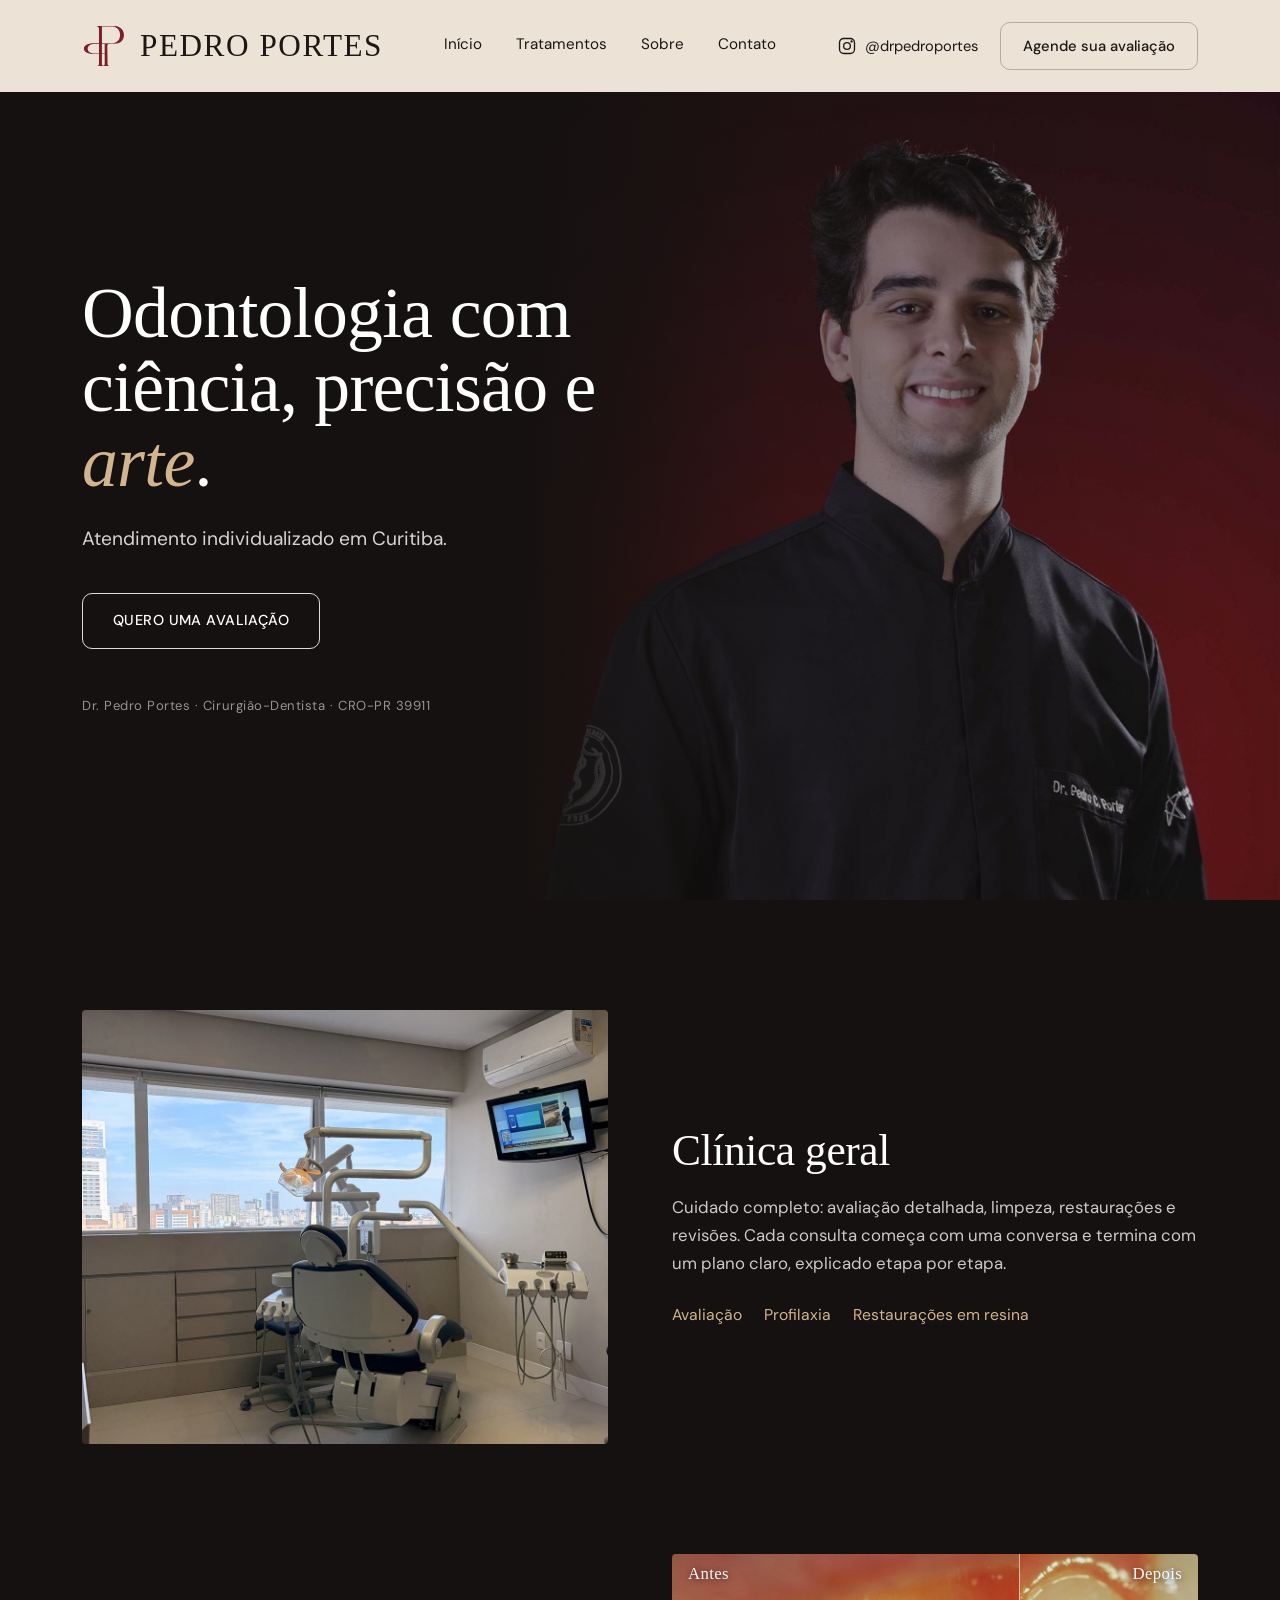
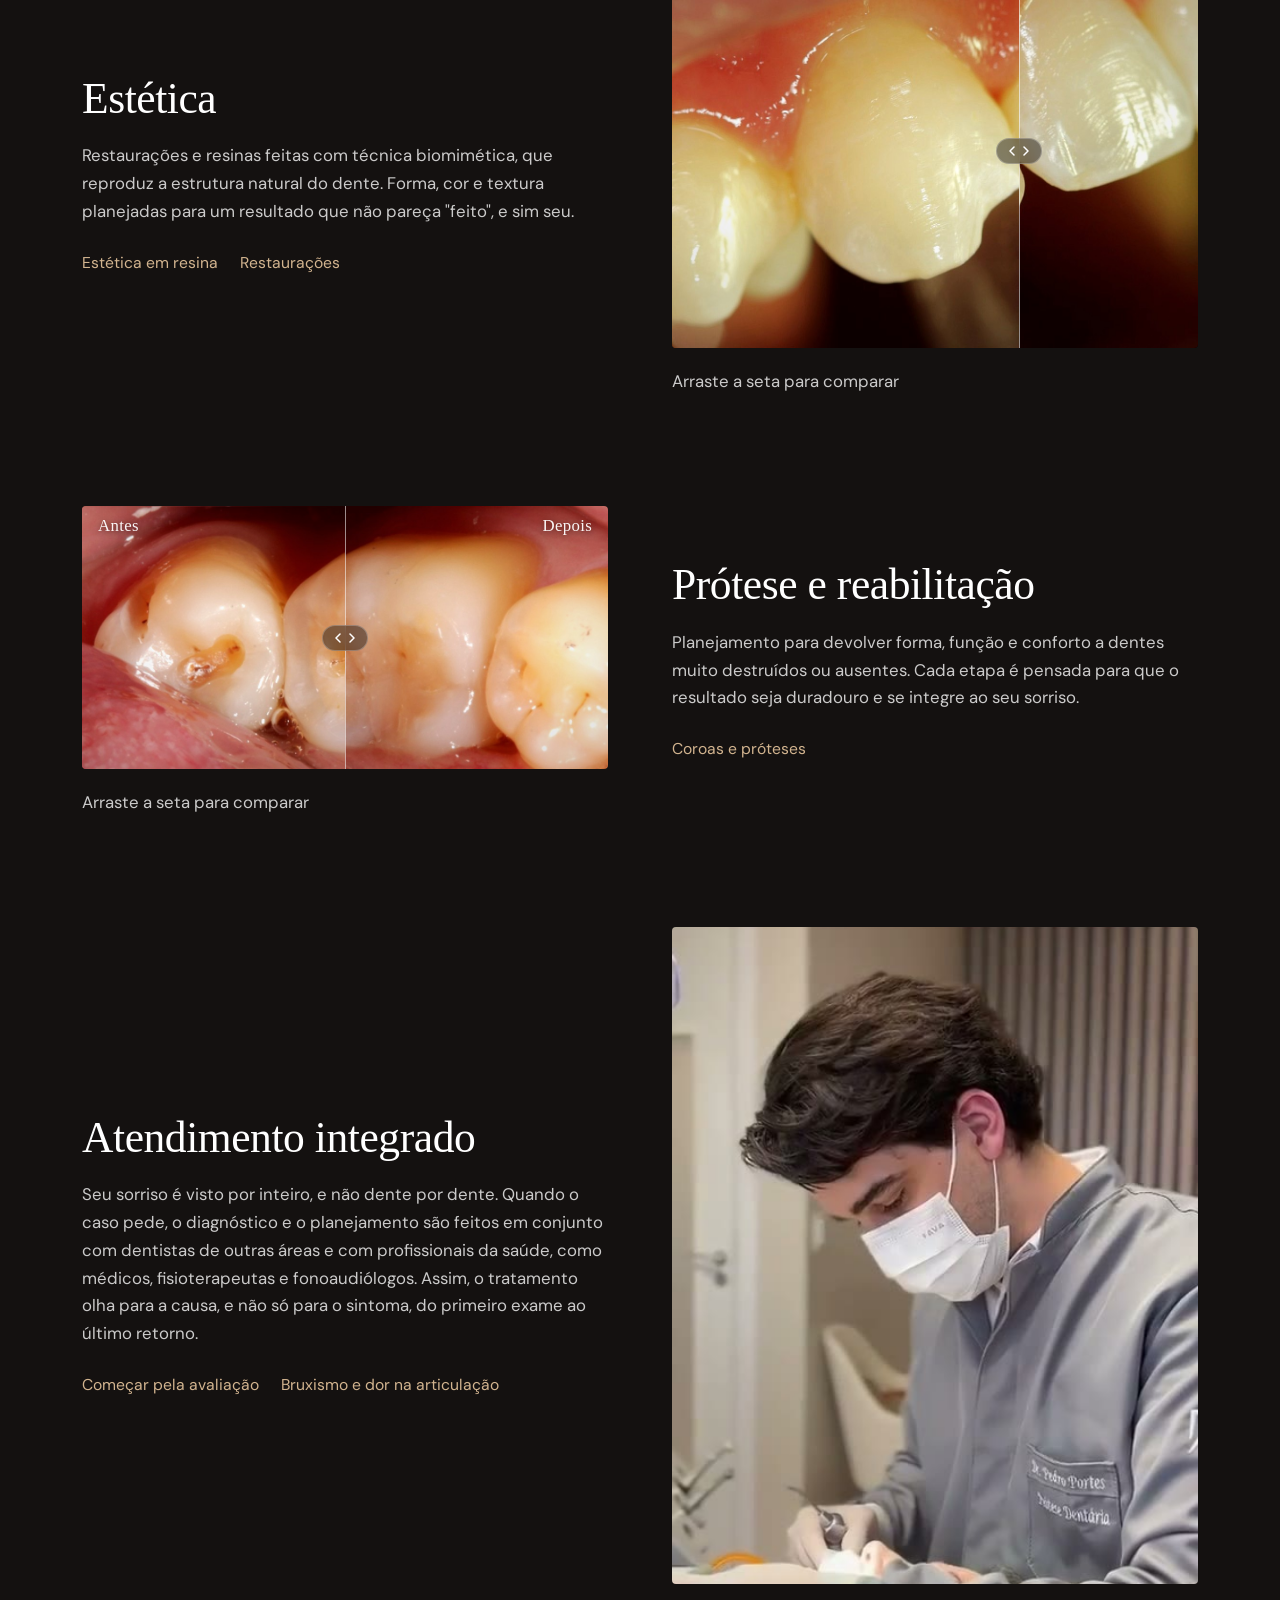
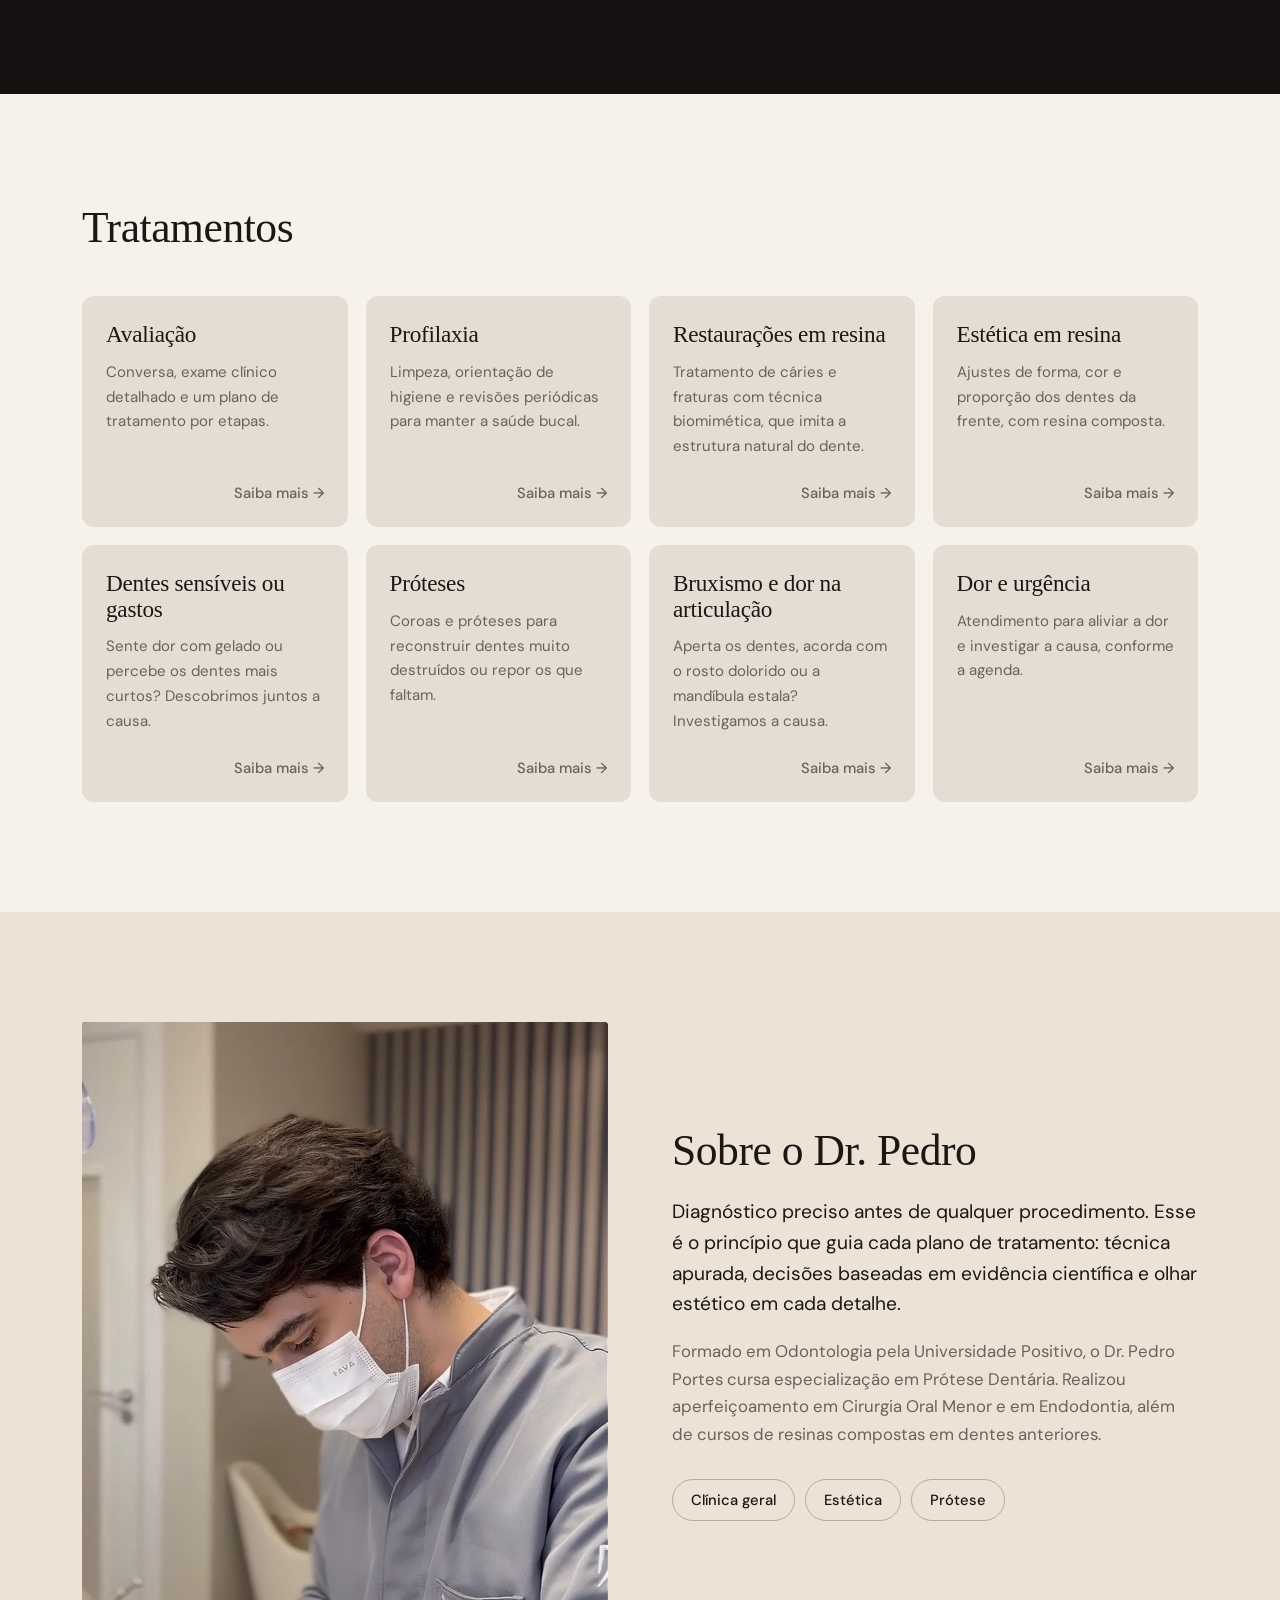
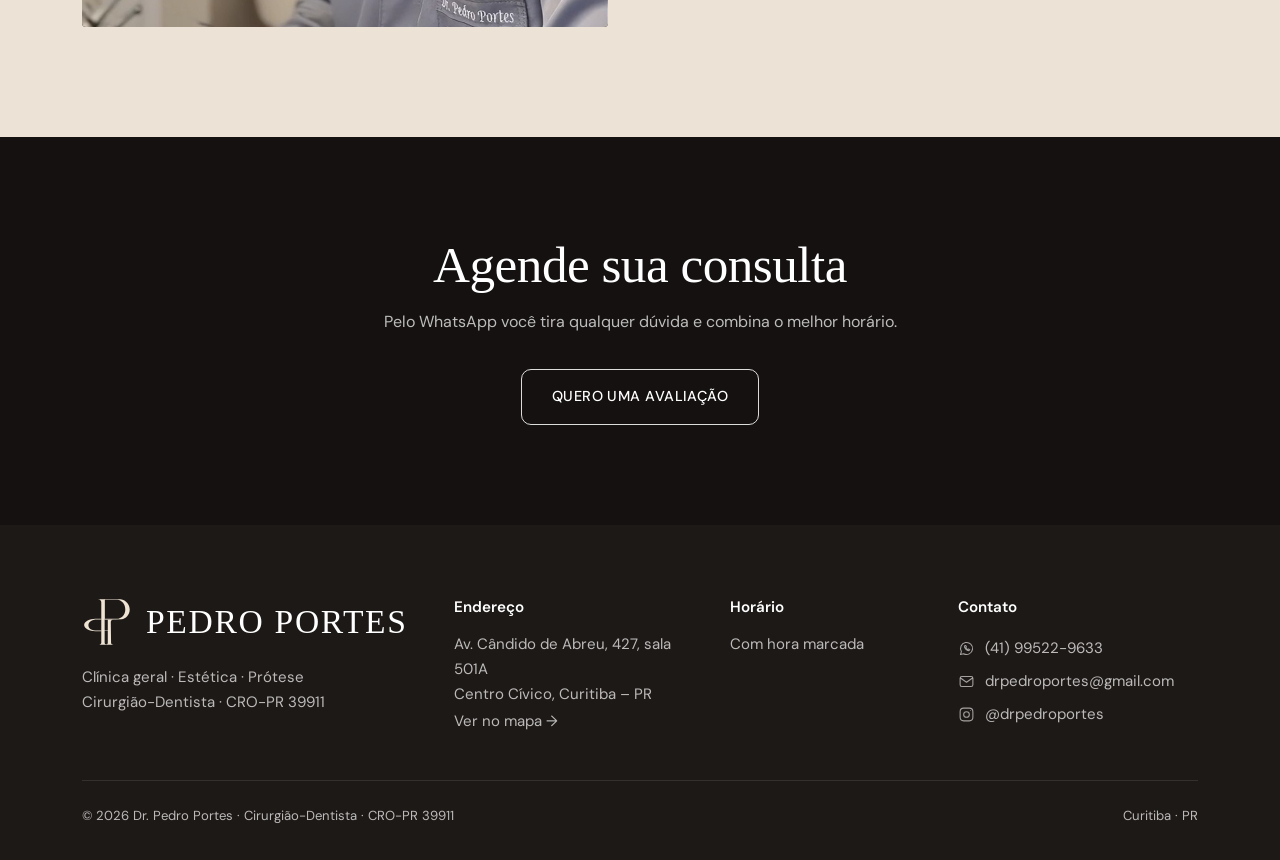
==== commit 7b2564fe: "Troca casos clínicos: sai prótese, entram restaurações em posteriores Co-Authored-By: Claude Opus 5." ====
--- a/index.html
+++ b/index.html
@@ -245,8 +245,8 @@
       <div class="bloco">
         <div>
           <div class="comparar" style="--pos:50%">
-            <img src="img/protese-2.jpg" alt="Depois do tratamento" loading="lazy">
-            <img class="antes" src="img/protese-1.jpg" alt="Antes do tratamento" loading="lazy">
+            <img src="img/restauracao-2.jpg" alt="Depois do tratamento" loading="lazy">
+            <img class="antes" src="img/restauracao-1.jpg" alt="Antes do tratamento" loading="lazy">
             <span class="linha"><span class="puxador"><svg viewBox="0 0 22 10" fill="none" stroke="currentColor" stroke-width="1.5" stroke-linecap="round" stroke-linejoin="round"><path d="M6 1 2 5l4 4M16 1l4 4-4 4"/></svg></span></span>
             <span class="rotulo esq">Antes</span><span class="rotulo dir">Depois</span>
             <input type="range" min="0" max="100" value="50" aria-label="Arraste para comparar antes e depois">
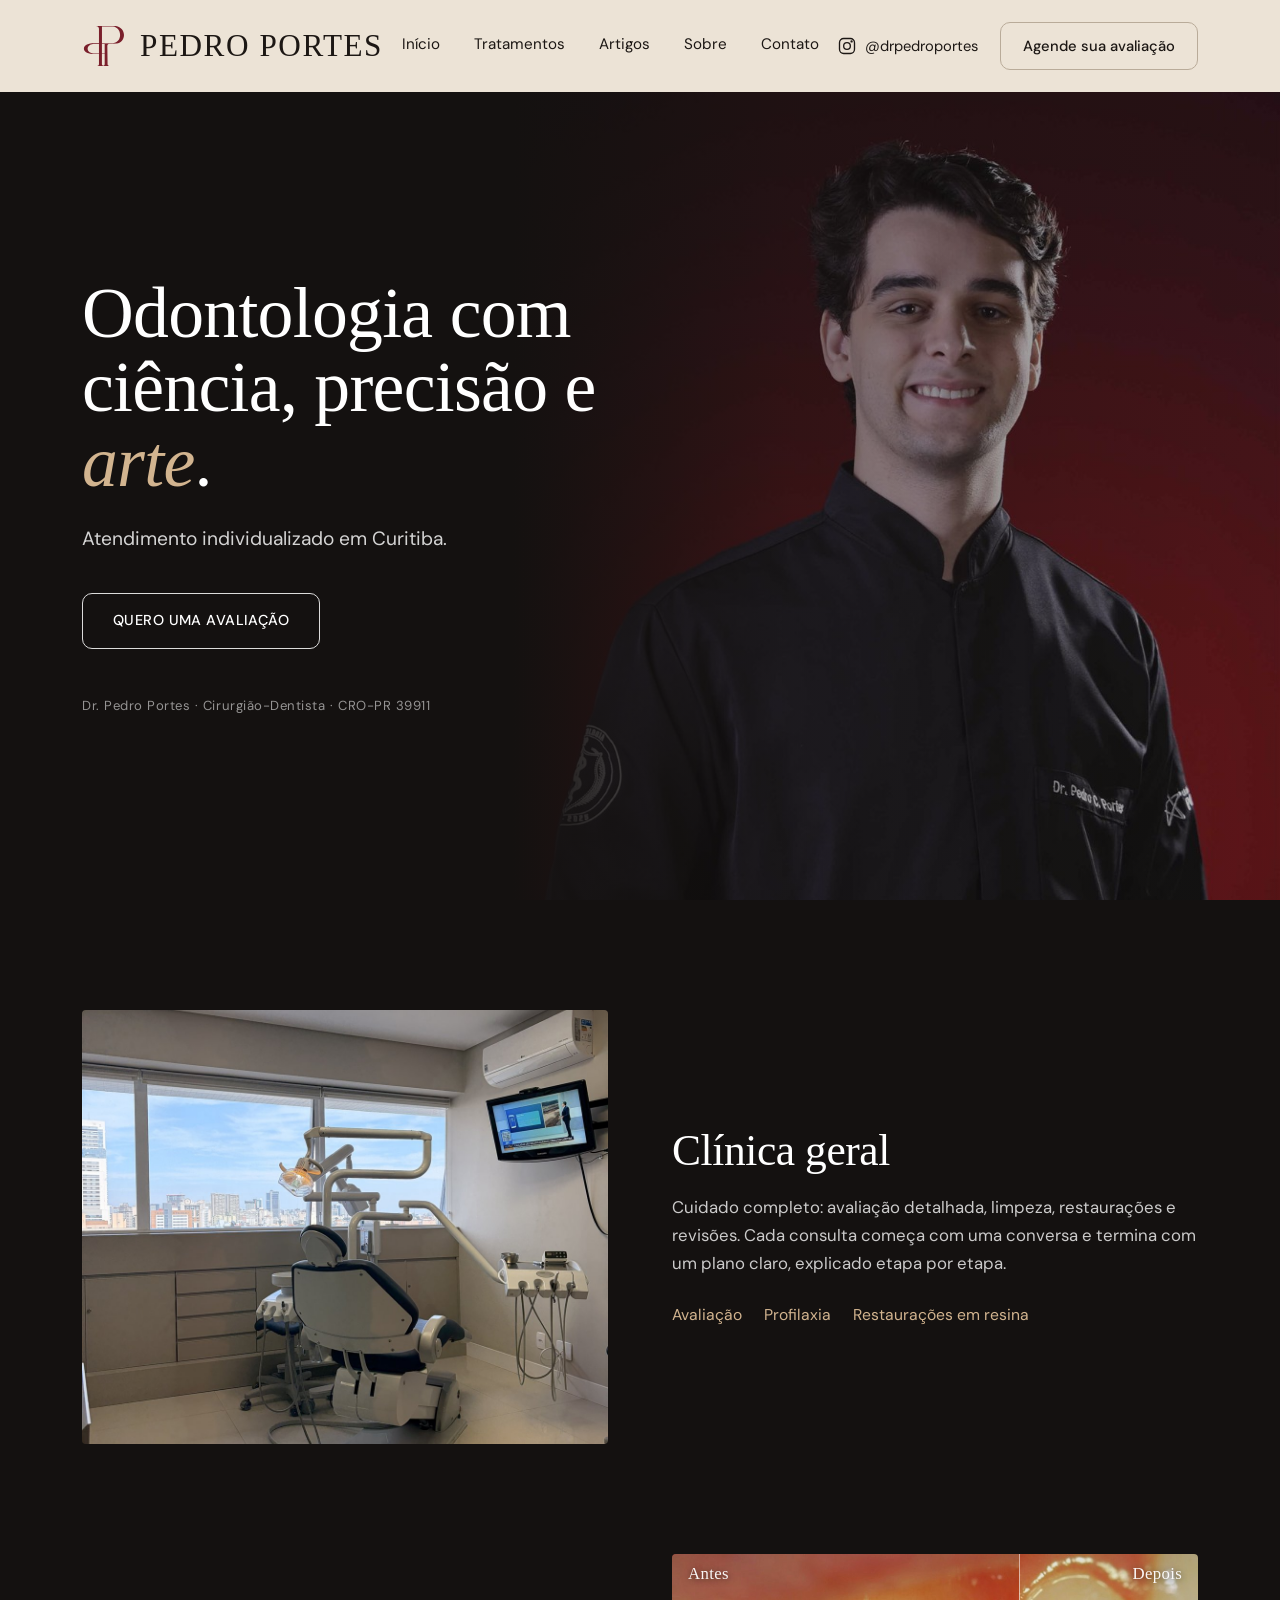
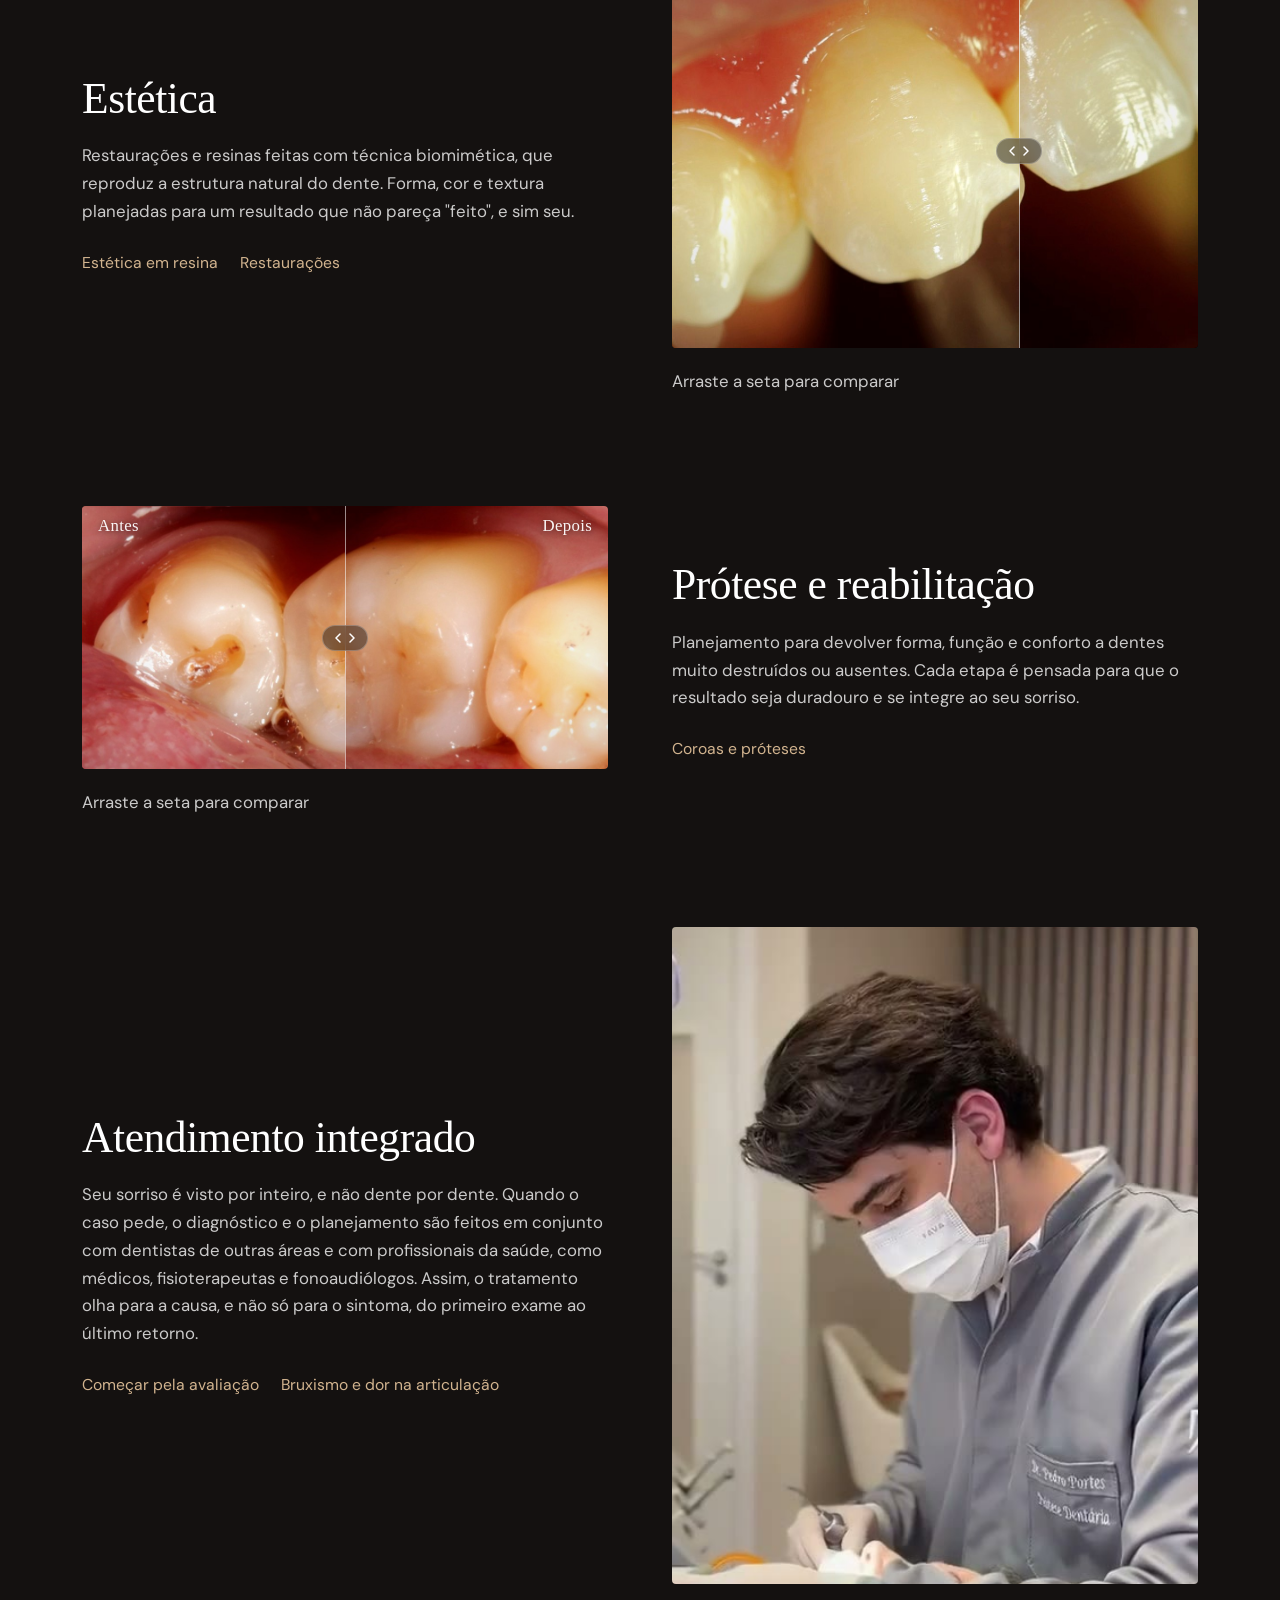
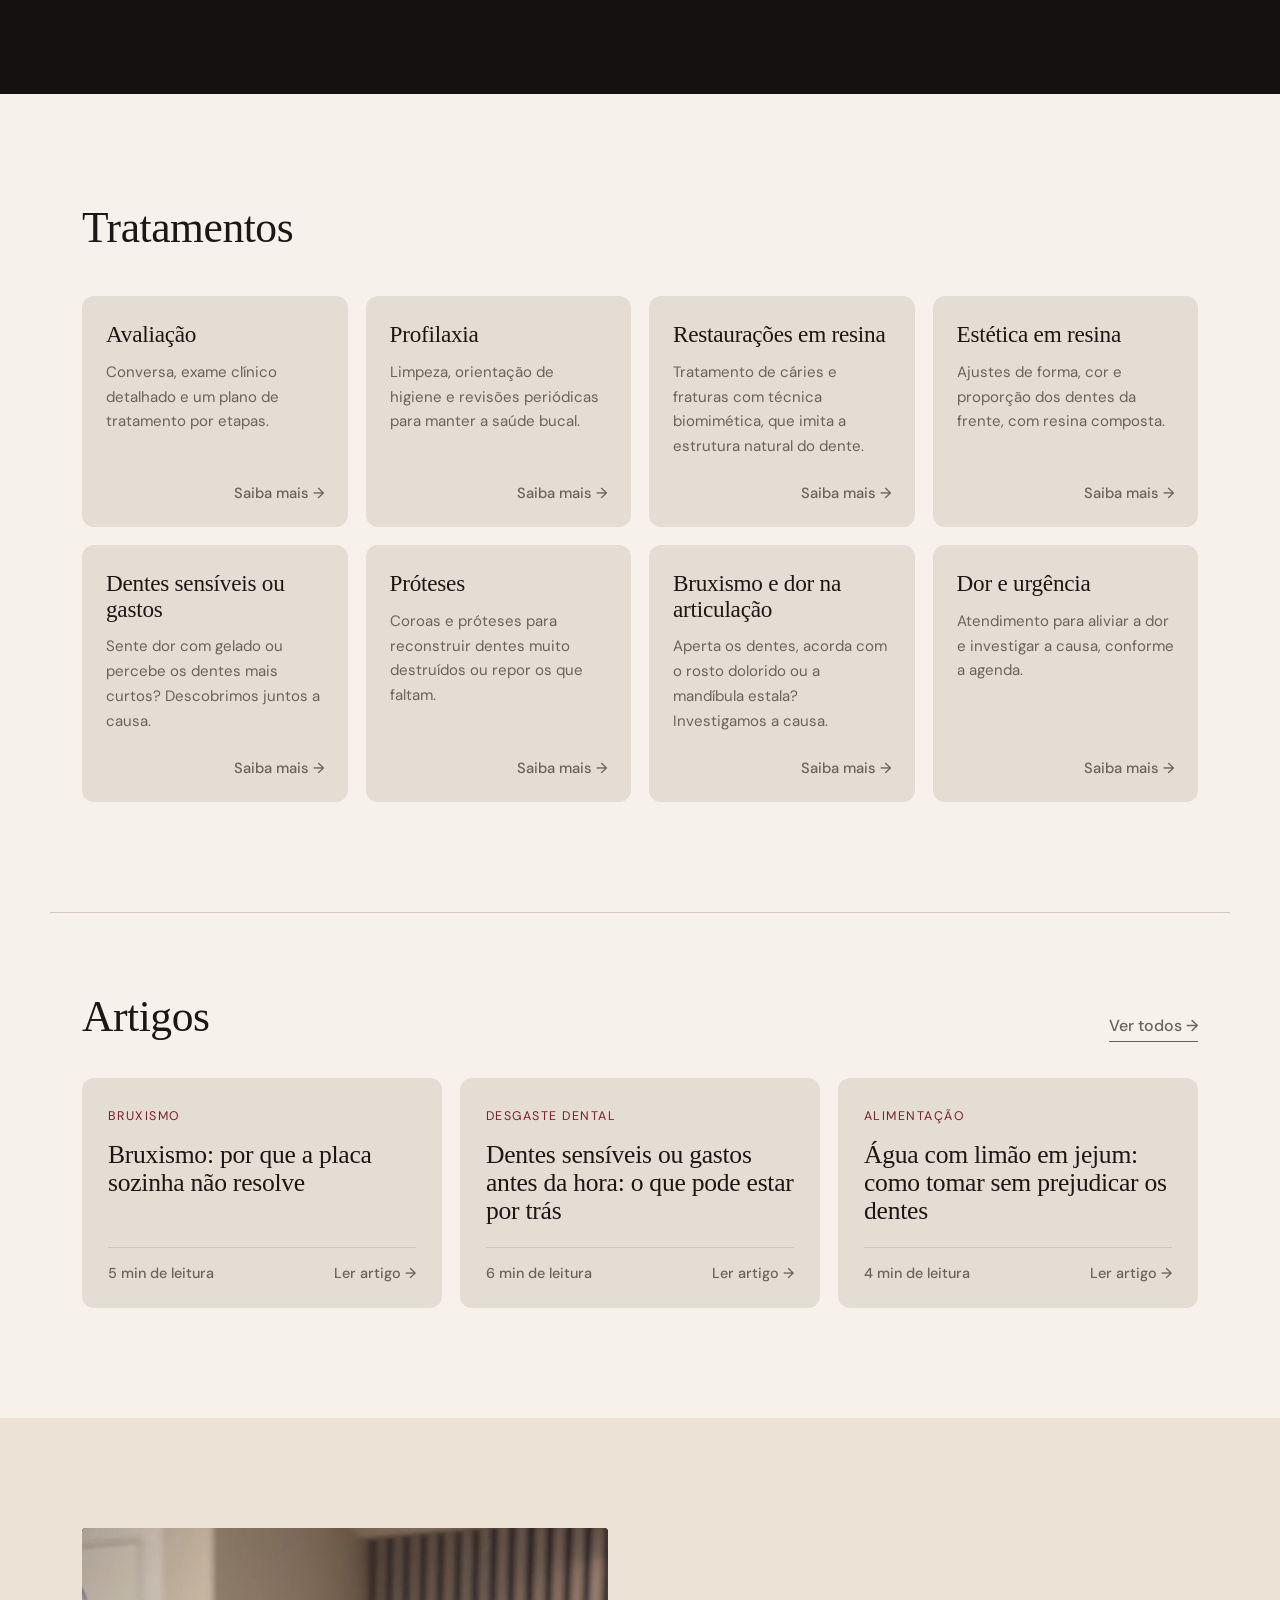
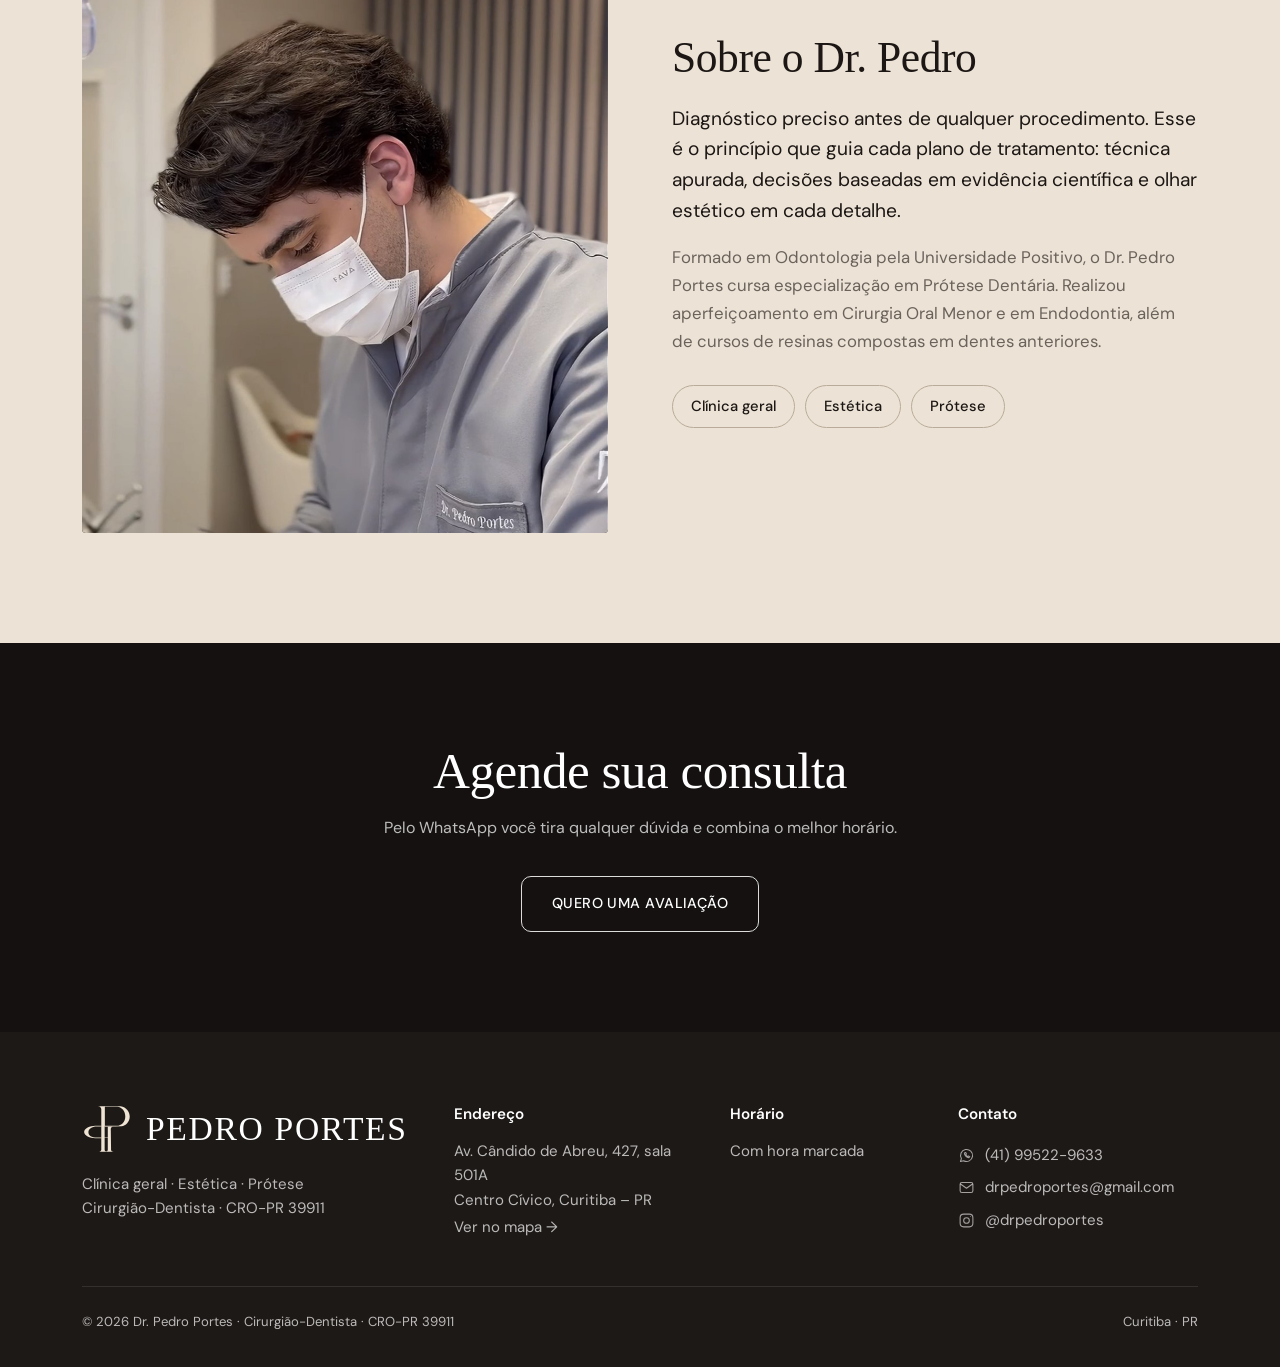
==== commit 307f0abf: "Artigos, sitemap, robots e dados para o Google Co-Authored-By: Claude Opus 5.5 <noreply@anthropic.co" ====
--- a/index.html
+++ b/index.html
@@ -6,6 +6,13 @@
 <title>Dr. Pedro Portes · Cirurgião-Dentista em Curitiba</title>
 <meta name="description" content="Dr. Pedro Portes, cirurgião-dentista, CRO-PR 39911. Clínica geral, estética e prótese no Centro Cívico, em Curitiba.">
 <meta name="theme-color" content="#ece3d6">
+<link rel="canonical" href="https://drpedroportes.com.br/">
+<meta property="og:type" content="website">
+<meta property="og:title" content="Dr. Pedro Portes · Cirurgião-Dentista em Curitiba">
+<meta property="og:description" content="Clínica geral, estética e prótese no Centro Cívico, em Curitiba. CRO-PR 39911.">
+<meta property="og:url" content="https://drpedroportes.com.br/">
+<meta property="og:image" content="https://drpedroportes.com.br/img/pedro.jpg">
+<script type="application/ld+json">{"@context":"https://schema.org","@type":"Dentist","name":"Dr. Pedro Portes · Cirurgião-Dentista","url":"https://drpedroportes.com.br/","image":"https://drpedroportes.com.br/img/pedro.jpg","telephone":"+55 41 99522-9633","address":{"@type":"PostalAddress","streetAddress":"Av. Cândido de Abreu, 427, sala 501A","addressLocality":"Curitiba","addressRegion":"PR","addressCountry":"BR"},"areaServed":"Curitiba","sameAs":["https://www.instagram.com/drpedroportes/"]}</script>
 <link rel="icon" href="img/favicon-32.png">
 <link rel="preconnect" href="https://fonts.googleapis.com">
 <link rel="preconnect" href="https://fonts.gstatic.com" crossorigin>
@@ -124,6 +131,20 @@
 .voltar { font-weight: 500; color: var(--suave); border-bottom: 1px solid currentColor; padding-bottom: 2px; }
 .voltar:hover { color: var(--bordo); }
 
+/* Artigos (faixa da página inicial) */
+.artigos-home { padding: 0 0 110px; }
+.artigos-home .wrap { border-top: 1px solid #d3c8b9; padding-top: 80px; }
+.artigos-topo { display: flex; justify-content: space-between; align-items: baseline; gap: 20px; margin-bottom: 36px; }
+.artigos-topo h2 { font-size: clamp(2.2rem, 3.4vw, 3rem); }
+.art-lista { display: grid; grid-template-columns: repeat(3, 1fr); gap: 18px; }
+.art-card { background: var(--cinza); border-radius: 12px; padding: 28px 26px 22px; display: flex; flex-direction: column; min-height: 230px; transition: transform .3s, box-shadow .3s, background .3s; }
+.art-card:hover { transform: translateY(-4px); box-shadow: 0 18px 36px -24px rgba(28, 23, 20, .45); background: var(--branco); }
+.art-card .tema { font-size: .78rem; letter-spacing: .12em; text-transform: uppercase; color: var(--bordo); }
+.art-card h3 { font-size: 1.6rem; margin: 14px 0 22px; flex: 1; }
+.art-card .ler { display: flex; justify-content: space-between; font-size: .9rem; font-weight: 500; color: var(--suave); border-top: 1px solid #d3c8b9; padding-top: 14px; }
+.art-card .ler b { font-weight: 500; }
+.art-card:hover .ler b { color: var(--bordo); }
+
 /* Sobre */
 .sobre { background: var(--bege); padding: 110px 0; }
 .sobre .bloco p { color: var(--suave); font-size: 1.05rem; }
@@ -168,6 +189,10 @@
   .abertura h1 { font-size: 2.9rem; }
   .abertura p { font-size: 1.05rem; }
   .escuro, .claro, .sobre { padding: 76px 0; }
+  .artigos-home { padding-bottom: 76px; }
+  .artigos-home .wrap { padding-top: 60px; }
+  .art-lista { grid-template-columns: 1fr; gap: 12px; }
+  .art-card { min-height: 0; }
   .bloco { grid-template-columns: 1fr; gap: 28px; }
   .bloco.inverte .midia, .bloco.inverte > .lado-midia { order: 0; }
   .bloco + .bloco { margin-top: 72px; }
@@ -194,6 +219,7 @@
     <nav aria-label="Seções">
       <a href="#inicio">Início</a>
       <a href="#tratamentos">Tratamentos</a>
+      <a href="artigos/">Artigos</a>
       <a href="#sobre">Sobre</a>
       <a href="#contato">Contato</a>
     </nav>
@@ -276,6 +302,17 @@
       <div class="tratamentos-area" id="area">
         <div class="cards" id="cards"></div>
         <div class="detalhe" id="detalhe" aria-live="polite"></div>
+      </div>
+    </div>
+  </section>
+
+  <section class="artigos-home" id="artigos">
+    <div class="wrap">
+      <div class="artigos-topo"><h2>Artigos</h2><a class="voltar" href="artigos/">Ver todos →</a></div>
+      <div class="art-lista">
+        <a class="art-card" href="artigos/bruxismo-placa-nao-resolve-sozinha.html"><span class="tema">Bruxismo</span><h3>Bruxismo: por que a placa sozinha não resolve</h3><span class="ler"><span>5 min de leitura</span><b>Ler artigo →</b></span></a>
+        <a class="art-card" href="artigos/dentes-sensiveis-ou-gastos.html"><span class="tema">Desgaste dental</span><h3>Dentes sensíveis ou gastos antes da hora: o que pode estar por trás</h3><span class="ler"><span>6 min de leitura</span><b>Ler artigo →</b></span></a>
+        <a class="art-card" href="artigos/agua-com-limao-e-os-dentes.html"><span class="tema">Alimentação</span><h3>Água com limão em jejum: como tomar sem prejudicar os dentes</h3><span class="ler"><span>4 min de leitura</span><b>Ler artigo →</b></span></a>
       </div>
     </div>
   </section>
